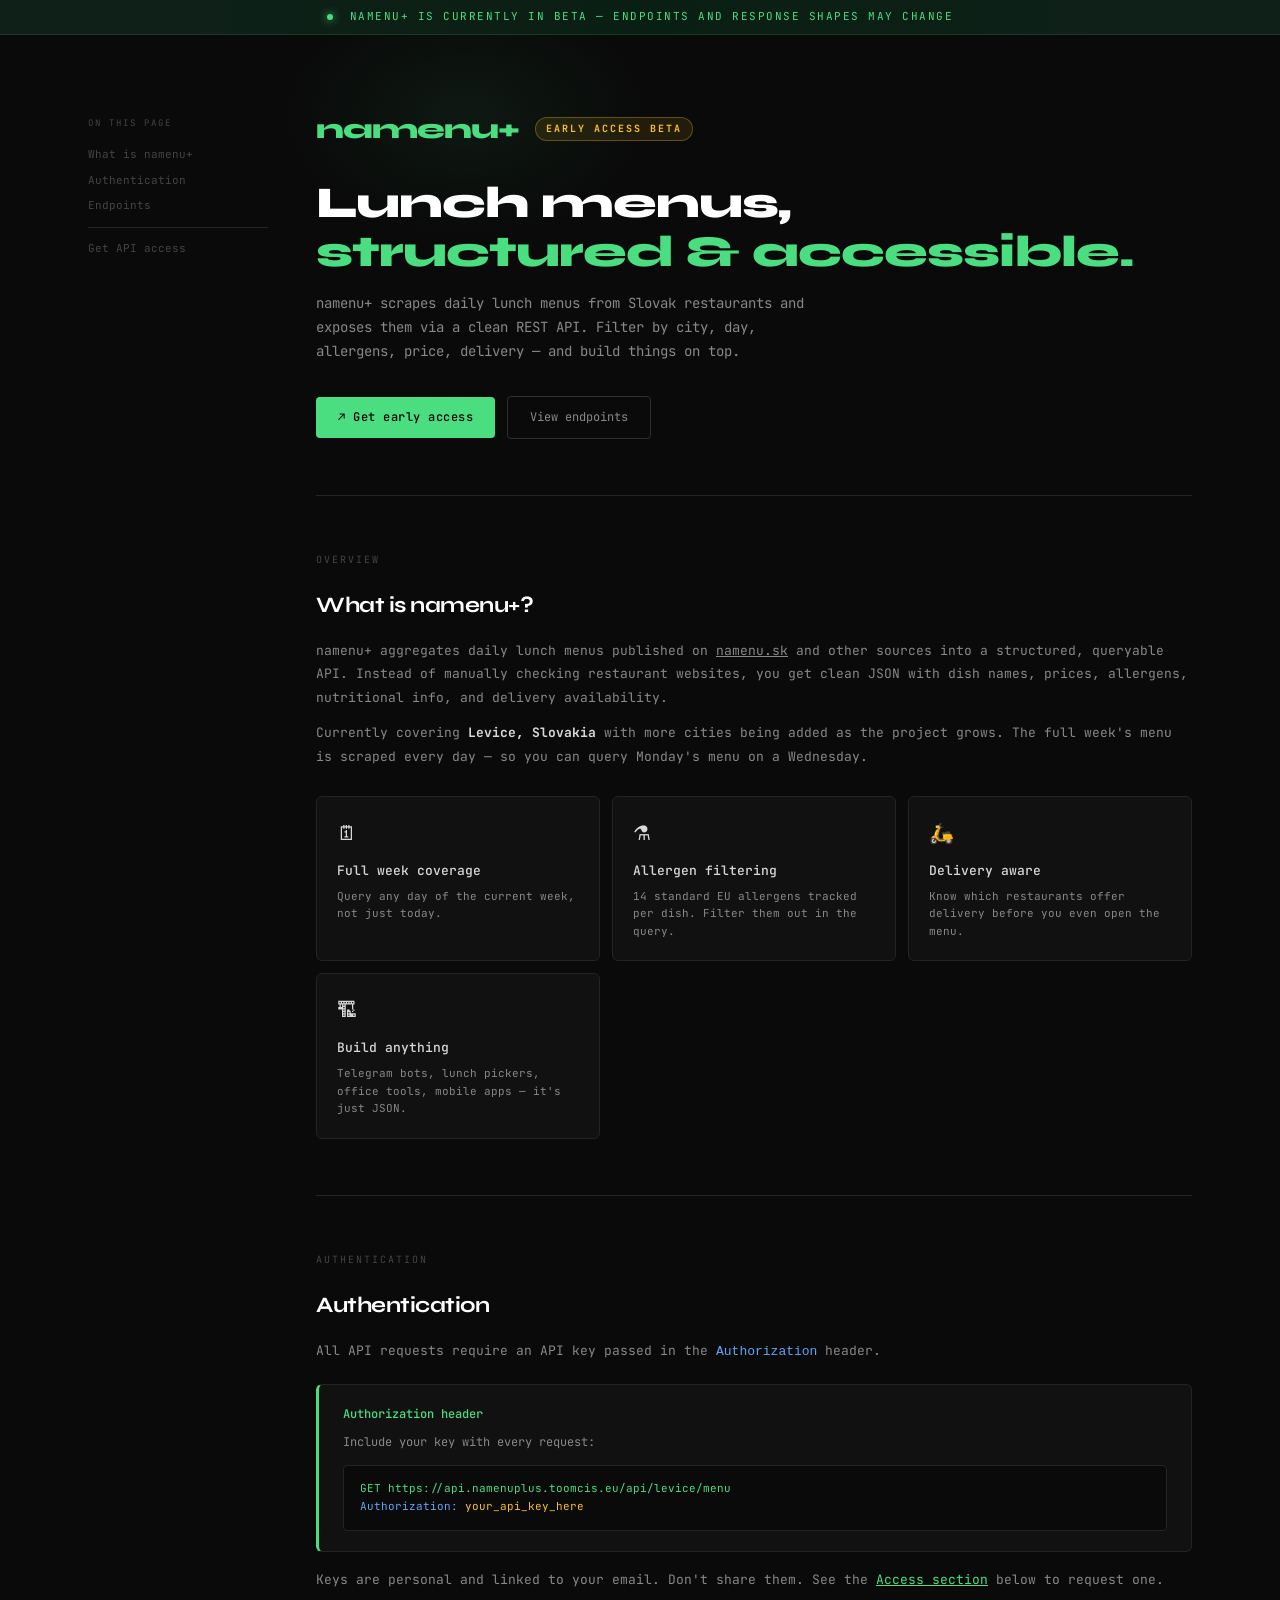
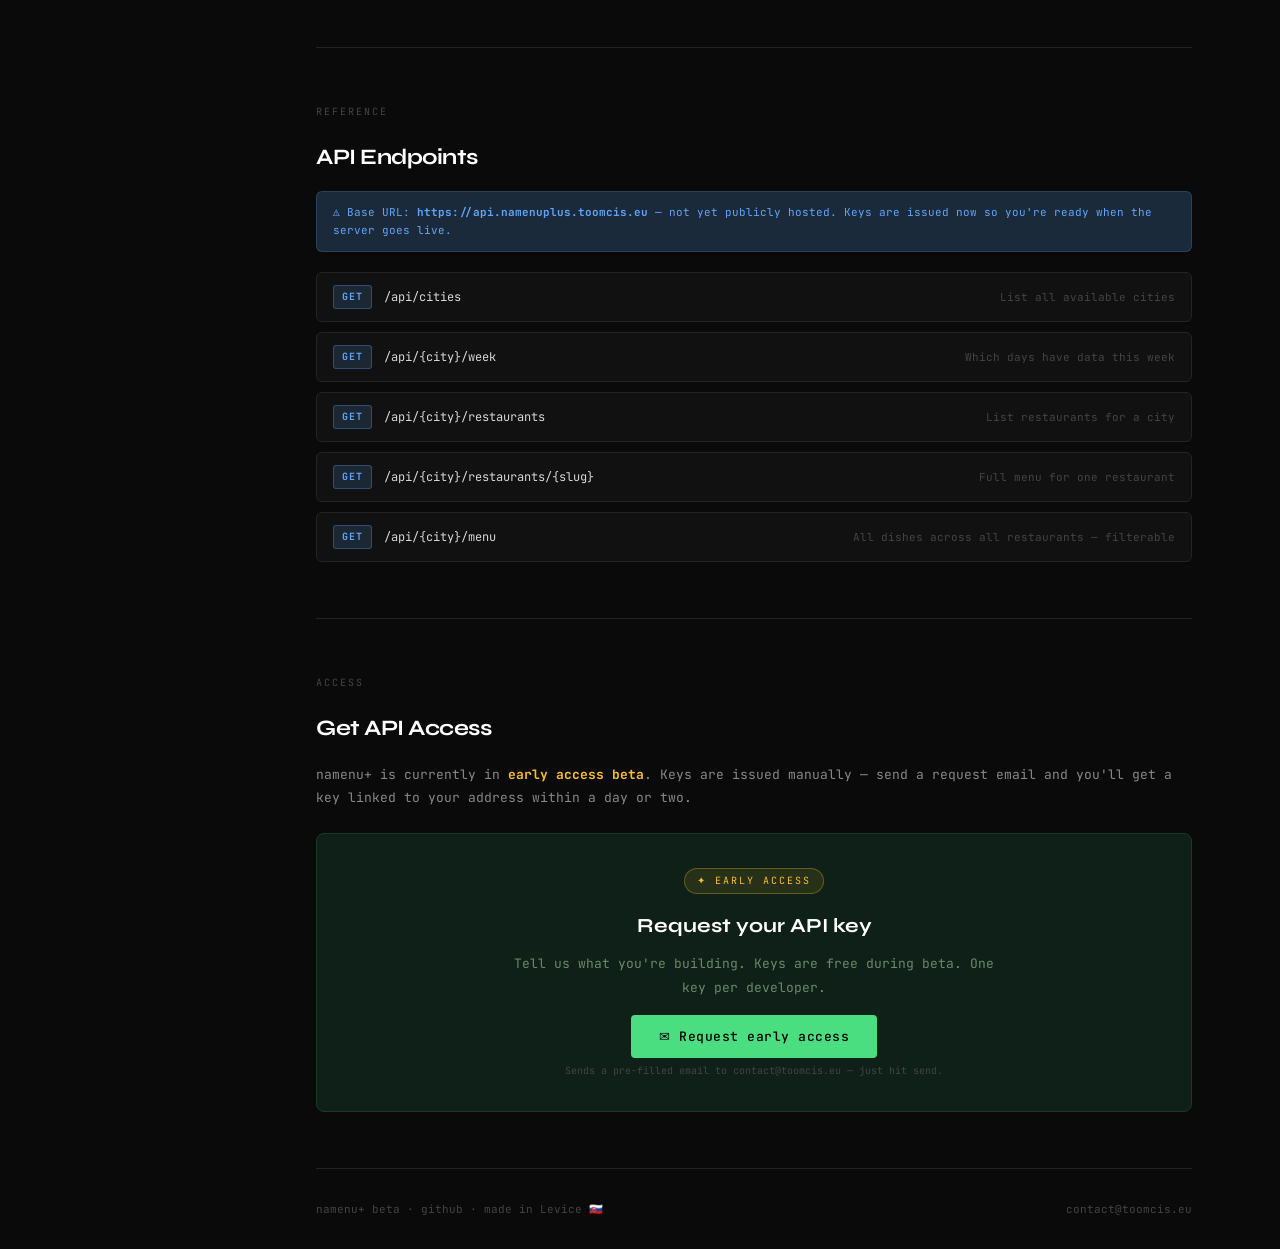
==== api/index.html @ 9618e87a "Commited basic website, currently only really has information on /api" ====
<!DOCTYPE html>
<html lang="en">
<head>
<meta charset="UTF-8">
<meta name="viewport" content="width=device-width, initial-scale=1.0">
<title>namenu+ API — Early Access</title>
<link rel="preconnect" href="https://fonts.googleapis.com">
<link href="https://fonts.googleapis.com/css2?family=JetBrains+Mono:wght@300;400;500;700&family=Syne:wght@400;600;700;800&display=swap" rel="stylesheet">
<link rel="stylesheet" href="style.css">
</head>
<body>

<!-- beta banner -->
<div id="beta-bar">
  <span class="dot"></span>
  namenu+ is currently in beta — endpoints and response shapes may change
</div>

<div class="page-wrap">
  <!-- TOC (desktop only) -->
  <aside class="toc">
    <div class="toc-title">On this page</div>
    <a href="#what">What is namenu+</a>
    <a href="#auth">Authentication</a>
    <a href="#endpoints">Endpoints</a>
    <div class="toc-divider"></div>
    <a href="#access">Get API access</a>
  </aside>

  <div class="main-content">
    <div class="container">

      <!-- header -->
      <header>
        <div class="logo-row">
          <span class="logo-mark">namenu+</span>
          <span class="beta-pill">Early Access Beta</span>
        </div>
        <h1>Lunch menus,<br><span class="accent">structured & accessible.</span></h1>
        <p class="tagline">
          namenu+ scrapes daily lunch menus from Slovak restaurants and exposes them
          via a clean REST API. Filter by city, day, allergens, price, delivery — and build
          things on top.
        </p>
        <div class="cta-row">
          <a href="#access" class="btn-primary">↗ Get early access</a>
          <a href="#endpoints" class="btn-ghost">View endpoints</a>
        </div>
      </header>

      <!-- what is this -->
      <section id="what">
        <div class="section-label">overview</div>
        <h2>What is namenu+?</h2>
        <p>
          namenu+ aggregates daily lunch menus published on <a href="https://namenu.sk" style="color:var(--text2)">namenu.sk</a>
          and other sources into a structured, queryable API. Instead of manually checking
          restaurant websites, you get clean JSON with dish names, prices, allergens,
          nutritional info, and delivery availability.
        </p>
        <p>
          Currently covering <strong style="color:var(--text)">Levice, Slovakia</strong> with more cities
          being added as the project grows. The full week's menu is scraped every day —
          so you can query Monday's menu on a Wednesday.
        </p>
        <div class="feature-grid">
          <div class="feature-card">
            <div class="feature-icon">🗓</div>
            <div class="feature-title">Full week coverage</div>
            <div class="feature-desc">Query any day of the current week, not just today.</div>
          </div>
          <div class="feature-card">
            <div class="feature-icon">⚗</div>
            <div class="feature-title">Allergen filtering</div>
            <div class="feature-desc">14 standard EU allergens tracked per dish. Filter them out in the query.</div>
          </div>
          <div class="feature-card">
            <div class="feature-icon">🛵</div>
            <div class="feature-title">Delivery aware</div>
            <div class="feature-desc">Know which restaurants offer delivery before you even open the menu.</div>
          </div>
          <div class="feature-card">
            <div class="feature-icon">🏗</div>
            <div class="feature-title">Build anything</div>
            <div class="feature-desc">Telegram bots, lunch pickers, office tools, mobile apps — it's just JSON.</div>
          </div>
        </div>
      </section>

      <!-- auth -->
      <section id="auth">
        <div class="section-label">authentication</div>
        <h2>Authentication</h2>
        <p>All API requests require an API key passed in the <code style="color:var(--blue)">Authorization</code> header.</p>
        <div class="auth-box">
          <div class="auth-title">Authorization header</div>
          <p>Include your key with every request:</p>
          <div class="code-block">GET https://api.namenuplus.toomcis.eu/api/levice/menu
<span class="key">Authorization:</span> <span class="val">your_api_key_here</span></div>
        </div>
        <p style="margin-top:16px">Keys are personal and linked to your email. Don't share them. See the <a href="#access" style="color:var(--green)">Access section</a> below to request one.</p>
      </section>

      <!-- endpoints -->
      <section id="endpoints">
        <div class="section-label">reference</div>
        <h2>API Endpoints</h2>

        <div class="notice">
          ⚠ Base URL: <strong>https://api.namenuplus.toomcis.eu</strong> — not yet publicly hosted.
          Keys are issued now so you're ready when the server goes live.
        </div>

        <div class="endpoint-list">

          <!-- cities -->
          <div class="endpoint">
            <div class="endpoint-header" onclick="toggleEndpoint(this)">
              <span class="method get">GET</span>
              <span class="endpoint-path">/api/cities</span>
              <span class="endpoint-desc">List all available cities</span>
            </div>
            <div class="endpoint-body">
              <p>Returns all cities that have been scraped at least once.</p>
              <div class="code-block"><span class="dim">// GET /api/cities</span>
[
  { <span class="key">"id"</span>: <span class="val">1</span>, <span class="key">"name"</span>: <span class="str">"Levice"</span>, <span class="key">"slug"</span>: <span class="str">"levice"</span>, <span class="key">"url"</span>: <span class="str">"https://lv.namenu.sk/"</span> }
]</div>
            </div>
          </div>

          <!-- week -->
          <div class="endpoint">
            <div class="endpoint-header" onclick="toggleEndpoint(this)">
              <span class="method get">GET</span>
              <span class="endpoint-path">/api/{city}/week</span>
              <span class="endpoint-desc">Which days have data this week</span>
            </div>
            <div class="endpoint-body">
              <table class="param-table">
                <thead><tr><th>param</th><th>type</th><th>description</th><th></th></tr></thead>
                <tbody>
                  <tr><td class="param-name">city</td><td class="param-type">path</td><td class="param-desc">City slug e.g. <code>levice</code></td><td class="param-req">required</td></tr>
                </tbody>
              </table>
              <div class="code-block"><span class="dim">// GET /api/levice/week</span>
[
  { <span class="key">"date"</span>: <span class="str">"2026-03-09"</span>, <span class="key">"has_data"</span>: <span class="val">true</span>,  <span class="key">"item_count"</span>: <span class="val">182</span> },
  { <span class="key">"date"</span>: <span class="str">"2026-03-10"</span>, <span class="key">"has_data"</span>: <span class="val">true</span>,  <span class="key">"item_count"</span>: <span class="val">176</span> },
  { <span class="key">"date"</span>: <span class="str">"2026-03-11"</span>, <span class="key">"has_data"</span>: <span class="val">false</span>, <span class="key">"item_count"</span>: <span class="val">0</span>   },
  ...
]</div>
            </div>
          </div>

          <!-- restaurants -->
          <div class="endpoint">
            <div class="endpoint-header" onclick="toggleEndpoint(this)">
              <span class="method get">GET</span>
              <span class="endpoint-path">/api/{city}/restaurants</span>
              <span class="endpoint-desc">List restaurants for a city</span>
            </div>
            <div class="endpoint-body">
              <table class="param-table">
                <thead><tr><th>param</th><th>type</th><th>description</th><th></th></tr></thead>
                <tbody>
                  <tr><td class="param-name">city</td><td class="param-type">path</td><td class="param-desc">City slug</td><td class="param-req">required</td></tr>
                  <tr><td class="param-name">date</td><td class="param-type">query</td><td class="param-desc">YYYY-MM-DD, defaults to today</td><td class="param-opt">optional</td></tr>
                  <tr><td class="param-name">delivery</td><td class="param-type">query</td><td class="param-desc">true/false — filter by delivery</td><td class="param-opt">optional</td></tr>
                </tbody>
              </table>
            </div>
          </div>

          <!-- single restaurant -->
          <div class="endpoint">
            <div class="endpoint-header" onclick="toggleEndpoint(this)">
              <span class="method get">GET</span>
              <span class="endpoint-path">/api/{city}/restaurants/{slug}</span>
              <span class="endpoint-desc">Full menu for one restaurant</span>
            </div>
            <div class="endpoint-body">
              <table class="param-table">
                <thead><tr><th>param</th><th>type</th><th>description</th><th></th></tr></thead>
                <tbody>
                  <tr><td class="param-name">city</td><td class="param-type">path</td><td class="param-desc">City slug</td><td class="param-req">required</td></tr>
                  <tr><td class="param-name">slug</td><td class="param-type">path</td><td class="param-desc">Restaurant slug</td><td class="param-req">required</td></tr>
                  <tr><td class="param-name">date</td><td class="param-type">query</td><td class="param-desc">YYYY-MM-DD, defaults to today</td><td class="param-opt">optional</td></tr>
                </tbody>
              </table>
              <div class="code-block"><span class="dim">// GET /api/levice/restaurants/restauracia-moja</span>
{
  <span class="key">"name"</span>: <span class="str">"Reštaurácia Moja"</span>,
  <span class="key">"delivery"</span>: <span class="val">true</span>,
  <span class="key">"address"</span>: <span class="str">"Ul. Sv. Michala 12, Levice"</span>,
  <span class="key">"menu"</span>: [
    {
      <span class="key">"type"</span>: <span class="str">"soup"</span>,
      <span class="key">"name"</span>: <span class="str">"Paradajková polievka"</span>,
      <span class="key">"price_eur"</span>: <span class="val">1.40</span>,
      <span class="key">"allergens"</span>: [<span class="val">1</span>, <span class="val">7</span>],
      <span class="key">"nutrition"</span>: { <span class="key">"kcal"</span>: <span class="val">180</span>, <span class="key">"protein_g"</span>: <span class="val">4</span> }
    }
  ]
}</div>
            </div>
          </div>

          <!-- menu -->
          <div class="endpoint">
            <div class="endpoint-header" onclick="toggleEndpoint(this)">
              <span class="method get">GET</span>
              <span class="endpoint-path">/api/{city}/menu</span>
              <span class="endpoint-desc">All dishes across all restaurants — filterable</span>
            </div>
            <div class="endpoint-body">
              <table class="param-table">
                <thead><tr><th>param</th><th>type</th><th>description</th><th></th></tr></thead>
                <tbody>
                  <tr><td class="param-name">city</td><td class="param-type">path</td><td class="param-desc">City slug</td><td class="param-req">required</td></tr>
                  <tr><td class="param-name">date</td><td class="param-type">query</td><td class="param-desc">YYYY-MM-DD, defaults to today</td><td class="param-opt">optional</td></tr>
                  <tr><td class="param-name">type</td><td class="param-type">query</td><td class="param-desc"><code>soup</code> / <code>main</code> / <code>dessert</code></td><td class="param-opt">optional</td></tr>
                  <tr><td class="param-name">delivery</td><td class="param-type">query</td><td class="param-desc">true/false</td><td class="param-opt">optional</td></tr>
                  <tr><td class="param-name">max_price</td><td class="param-type">query</td><td class="param-desc">Max price in EUR</td><td class="param-opt">optional</td></tr>
                  <tr><td class="param-name">exclude_allergens</td><td class="param-type">query</td><td class="param-desc">Comma-separated allergen numbers e.g. <code>1,7,14</code></td><td class="param-opt">optional</td></tr>
                  <tr><td class="param-name">limit</td><td class="param-type">query</td><td class="param-desc">Max results, default 50, max 200</td><td class="param-opt">optional</td></tr>
                  <tr><td class="param-name">offset</td><td class="param-type">query</td><td class="param-desc">Pagination offset</td><td class="param-opt">optional</td></tr>
                </tbody>
              </table>
              <div class="code-block"><span class="dim">// GET /api/levice/menu?type=soup&max_price=2.00&exclude_allergens=7</span>
{
  <span class="key">"date"</span>: <span class="str">"2026-03-05"</span>,
  <span class="key">"count"</span>: <span class="val">14</span>,
  <span class="key">"offset"</span>: <span class="val">0</span>,
  <span class="key">"results"</span>: [ <span class="dim">...</span> ]
}</div>
            </div>
          </div>

        </div>
      </section>

      <!-- access -->
      <section id="access">
        <div class="section-label">access</div>
        <h2>Get API Access</h2>
        <p>
          namenu+ is currently in <strong style="color:var(--amber)">early access beta</strong>.
          Keys are issued manually — send a request email and you'll get a key linked to your address
          within a day or two.
        </p>
        <div class="access-box">
          <div class="early-tag">✦ Early Access</div>
          <h3>Request your API key</h3>
          <p>Tell us what you're building. Keys are free during beta. One key per developer.</p>
          <a id="access-btn" href="#" class="btn-primary" onclick="openMailto(event)">
            ✉ Request early access
          </a>
          <div class="access-note">
            Sends a pre-filled email to contact@toomcis.eu — just hit send.
          </div>
        </div>
      </section>

      <!-- footer -->
      <footer>
        <span>namenu+ beta · <a href="https://github.com/toomcis/namenuPlus">github</a> · made in Levice 🇸🇰</span>
        <span><a href="mailto:contact@toomcis.eu">contact@toomcis.eu</a></span>
      </footer>

    </div>
  </div>
</div>

<script src="script.js"></script>
</body>
</html>
---- api/style.css ----
:root {
    --bg:        #0a0a0a;
    --bg1:       #111111;
    --bg2:       #161616;
    --bg3:       #1c1c1c;
    --border:    #242424;
    --border2:   #2e2e2e;
    --text:      #d8d8d8;
    --text2:     #888;
    --text3:     #444;
    --green:     #4ade80;
    --green-dim: #1a3a28;
    --green-bg:  #0f2018;
    --blue:      #60a5fa;
    --blue-dim:  #1a2a3a;
    --amber:     #fbbf24;
    --red:       #f87171;
    --mono: 'JetBrains Mono', monospace;
    --sans: 'Syne', sans-serif;
  }

  * { box-sizing: border-box; margin: 0; padding: 0; }
  html { scroll-behavior: smooth; }

  body {
    font-family: var(--mono);
    background: var(--bg);
    color: var(--text);
    min-height: 100vh;
    line-height: 1.6;
  }

  /* ── beta banner ── */
  #beta-bar {
    background: linear-gradient(90deg, var(--green-bg), #0a1f14, var(--green-bg));
    border-bottom: 1px solid var(--green-dim);
    padding: 8px 24px;
    text-align: center;
    font-size: 11px;
    color: var(--green);
    letter-spacing: 1.5px;
    text-transform: uppercase;
    position: sticky;
    top: 0;
    z-index: 100;
    animation: pulse-bar 4s ease-in-out infinite;
  }
  @keyframes pulse-bar {
    0%, 100% { opacity: 1; }
    50% { opacity: 0.7; }
  }
  #beta-bar .dot {
    display: inline-block;
    width: 6px; height: 6px;
    border-radius: 50%;
    background: var(--green);
    margin-right: 8px;
    vertical-align: middle;
    box-shadow: 0 0 8px var(--green);
    animation: blink 1.5s ease-in-out infinite;
  }
  @keyframes blink { 0%,100%{opacity:1} 50%{opacity:0.3} }

  /* ── layout ── */
  .container { max-width: 900px; margin: 0 auto; padding: 0 28px; }

  /* ── header ── */
  header {
    padding: 72px 0 56px;
    border-bottom: 1px solid var(--border);
    position: relative;
  }
  header::before {
    content: '';
    position: absolute;
    top: -60px; left: -60px;
    width: 420px; height: 280px;
    background: radial-gradient(ellipse, rgba(74,222,128,0.07) 0%, transparent 65%);
    pointer-events: none;
    z-index: 0;
  }
  header > * { position: relative; z-index: 1; }
  .logo-row {
    display: flex;
    align-items: center;
    gap: 16px;
    margin-bottom: 28px;
  }
  .logo-mark {
    font-family: var(--sans);
    font-size: 28px;
    font-weight: 800;
    color: var(--green);
    letter-spacing: -1px;
  }
  .beta-pill {
    font-size: 10px;
    font-weight: 700;
    letter-spacing: 2px;
    text-transform: uppercase;
    color: var(--amber);
    background: rgba(251,191,36,0.1);
    border: 1px solid rgba(251,191,36,0.3);
    padding: 3px 10px;
    border-radius: 20px;
  }
  h1 {
    font-family: var(--sans);
    font-size: clamp(28px, 5vw, 44px);
    font-weight: 800;
    line-height: 1.1;
    color: #fff;
    margin-bottom: 16px;
    letter-spacing: -1px;
  }
  h1 .accent { color: var(--green); }
  .tagline {
    font-size: 14px;
    color: var(--text2);
    max-width: 520px;
    line-height: 1.7;
    margin-bottom: 32px;
  }
  .cta-row { display: flex; gap: 12px; flex-wrap: wrap; align-items: center; }
  .btn-primary {
    font-family: var(--mono);
    font-size: 12px;
    font-weight: 500;
    padding: 11px 22px;
    background: var(--green);
    color: #000;
    border: none;
    border-radius: 4px;
    cursor: pointer;
    text-decoration: none;
    transition: all 0.15s;
    letter-spacing: 0.5px;
  }
  .btn-primary:hover { background: #6ee89a; transform: translateY(-1px); }
  .btn-ghost {
    font-family: var(--mono);
    font-size: 12px;
    padding: 11px 22px;
    background: transparent;
    color: var(--text2);
    border: 1px solid var(--border2);
    border-radius: 4px;
    cursor: pointer;
    text-decoration: none;
    transition: all 0.15s;
  }
  .btn-ghost:hover { border-color: var(--green); color: var(--text); }

  /* ── sections ── */
  section { padding: 56px 0; border-bottom: 1px solid var(--border); }
  section:last-child { border-bottom: none; }
  .section-label {
    font-size: 10px;
    letter-spacing: 2px;
    text-transform: uppercase;
    color: var(--text3);
    margin-bottom: 20px;
  }
  h2 {
    font-family: var(--sans);
    font-size: 22px;
    font-weight: 700;
    color: #fff;
    margin-bottom: 16px;
    letter-spacing: -0.5px;
  }
  p { font-size: 13px; color: var(--text2); line-height: 1.8; margin-bottom: 12px; }
  p:last-child { margin-bottom: 0; }

  /* ── what is this ── */
  .feature-grid {
    display: grid;
    grid-template-columns: repeat(auto-fit, minmax(240px, 1fr));
    gap: 12px;
    margin-top: 28px;
  }
  .feature-card {
    background: var(--bg1);
    border: 1px solid var(--border);
    border-radius: 6px;
    padding: 20px;
    transition: border-color 0.15s;
  }
  .feature-card:hover { border-color: var(--border2); }
  .feature-icon { font-size: 20px; margin-bottom: 12px; }
  .feature-title { font-size: 13px; font-weight: 500; color: var(--text); margin-bottom: 6px; }
  .feature-desc { font-size: 11px; color: var(--text2); line-height: 1.6; }

  /* ── endpoints ── */
  .endpoint-list { display: flex; flex-direction: column; gap: 10px; margin-top: 20px; }
  .endpoint {
    background: var(--bg1);
    border: 1px solid var(--border);
    border-radius: 6px;
    overflow: hidden;
  }
  .endpoint-header {
    display: flex;
    align-items: center;
    gap: 12px;
    padding: 12px 16px;
    cursor: pointer;
    user-select: none;
  }
  .endpoint-header:hover { background: var(--bg2); }
  .method {
    font-size: 10px;
    font-weight: 700;
    letter-spacing: 1px;
    padding: 3px 8px;
    border-radius: 3px;
    flex-shrink: 0;
  }
  .get  { background: rgba(96,165,250,0.15); color: var(--blue); border: 1px solid rgba(96,165,250,0.3); }
  .post { background: rgba(74,222,128,0.15); color: var(--green); border: 1px solid rgba(74,222,128,0.3); }
  .endpoint-path {
    font-size: 12px;
    color: var(--text);
    flex: 1;
    font-family: var(--mono);
  }
  .endpoint-desc { font-size: 11px; color: var(--text3); }
  .endpoint-body {
    display: none;
    padding: 0 16px 16px;
    border-top: 1px solid var(--border);
  }
  .endpoint-body.open { display: block; }
  .param-table { width: 100%; border-collapse: collapse; margin-top: 12px; }
  .param-table th {
    text-align: left; font-size: 9px; letter-spacing: 1px; text-transform: uppercase;
    color: var(--text3); padding: 6px 8px; border-bottom: 1px solid var(--border); font-weight: 400;
  }
  .param-table td { font-size: 11px; padding: 7px 8px; border-bottom: 1px solid var(--border); vertical-align: top; }
  .param-table tr:last-child td { border-bottom: none; }
  .param-name { color: var(--blue); font-family: var(--mono); }
  .param-type { color: var(--text3); font-family: var(--mono); font-size: 10px; }
  .param-desc { color: var(--text2); }
  .param-req  { color: var(--amber); font-size: 9px; }
  .param-opt  { color: var(--text3); font-size: 9px; }

  /* ── code block ── */
  .code-block {
    background: var(--bg);
    border: 1px solid var(--border);
    border-radius: 4px;
    padding: 14px 16px;
    font-size: 11px;
    color: var(--green);
    overflow-x: auto;
    margin-top: 12px;
    white-space: pre;
    line-height: 1.6;
  }
  .code-block .dim  { color: var(--text3); }
  .code-block .key  { color: var(--blue); }
  .code-block .val  { color: var(--amber); }
  .code-block .str  { color: var(--green); }

  /* ── auth section ── */
  .auth-box {
    background: var(--bg1);
    border: 1px solid var(--border);
    border-left: 3px solid var(--green);
    border-radius: 6px;
    padding: 20px 24px;
    margin-top: 20px;
  }
  .auth-box .auth-title { font-size: 12px; color: var(--green); margin-bottom: 8px; font-weight: 500; }
  .auth-box p { font-size: 12px; }

  /* ── access section ── */
  .access-box {
    background: var(--green-bg);
    border: 1px solid var(--green-dim);
    border-radius: 8px;
    padding: 32px;
    margin-top: 24px;
    text-align: center;
  }
  .access-box .early-tag {
    display: inline-block;
    font-size: 10px;
    letter-spacing: 2px;
    text-transform: uppercase;
    color: var(--amber);
    background: rgba(251,191,36,0.1);
    border: 1px solid rgba(251,191,36,0.3);
    padding: 4px 12px;
    border-radius: 20px;
    margin-bottom: 16px;
  }
  .access-box h3 {
    font-family: var(--sans);
    font-size: 20px;
    font-weight: 700;
    color: #fff;
    margin-bottom: 10px;
  }
  .access-box p { font-size: 13px; color: #6a8a6a; margin-bottom: 24px; max-width: 480px; margin-left: auto; margin-right: auto; }
  .access-box .btn-primary { font-size: 13px; padding: 13px 28px; }
  .access-note { font-size: 10px; color: var(--text3); margin-top: 14px; }

  /* ── base url notice ── */
  .notice {
    background: var(--blue-dim);
    border: 1px solid rgba(96,165,250,0.2);
    border-radius: 6px;
    padding: 12px 16px;
    font-size: 11px;
    color: var(--blue);
    margin-bottom: 20px;
  }

  /* ── footer ── */
  footer {
    padding: 32px 0;
    font-size: 11px;
    color: var(--text3);
    display: flex;
    justify-content: space-between;
    align-items: center;
    flex-wrap: wrap;
    gap: 8px;
  }
  footer a { color: var(--text3); text-decoration: none; }
  footer a:hover { color: var(--text2); }

  /* ── TOC sidebar — hidden on mobile, shown on wide screens ── */
  .toc { display: none; }

  @media (min-width: 1100px) {
    .page-wrap {
      display: flex;
      gap: 48px;
      align-items: flex-start;
      max-width: 1160px;
      margin: 0 auto;
      padding: 0 28px;
    }
    .toc {
      display: block;
      width: 180px;
      flex-shrink: 0;
      position: sticky;
      top: 60px;
      padding-top: 56px;
    }
    .toc-title { font-size: 9px; letter-spacing: 2px; text-transform: uppercase; color: var(--text3); margin-bottom: 12px; }
    .toc a { display: block; font-size: 11px; color: var(--text3); text-decoration: none; padding: 4px 0; transition: color 0.1s; }
    .toc a:hover { color: var(--text2); }
    .toc a.active { color: var(--green); }
    .toc-divider { height: 1px; background: var(--border); margin: 8px 0; }
    .main-content { flex: 1; min-width: 0; }
    .container { max-width: 100%; padding: 0; }
  }

/* ── mobile ── */
@media (max-width: 640px) {
  #beta-bar { font-size: 10px; padding: 7px 12px; letter-spacing: 0.8px; }
  header { padding: 40px 0 36px; }
  .logo-mark { font-size: 22px; }
  h1 { font-size: 26px; letter-spacing: -0.5px; }
  .tagline { font-size: 13px; }
  .cta-row { flex-direction: column; align-items: stretch; }
  .btn-primary, .btn-ghost { text-align: center; padding: 13px 16px; font-size: 13px; }
  section { padding: 36px 0; }
  h2 { font-size: 18px; }
  .feature-grid { grid-template-columns: 1fr; gap: 8px; }
  .feature-card { padding: 16px; }
  .endpoint-path { font-size: 11px; word-break: break-all; }
  .endpoint-desc { display: none; }
  .code-block { font-size: 10px; padding: 12px; }
  .param-table { font-size: 10px; }
  .param-table th { font-size: 8px; }
  .access-box { padding: 24px 18px; }
  .access-box h3 { font-size: 17px; }
  .access-box p { font-size: 12px; }
  footer { flex-direction: column; gap: 6px; text-align: center; }
  .notice { font-size: 10px; }
  .container { padding: 0 18px; }
  .auth-box { padding: 16px 18px; }
}

@media (max-width: 400px) {
  h1 { font-size: 22px; }
  .logo-mark { font-size: 20px; }
  .beta-pill { font-size: 9px; padding: 2px 8px; }
  .endpoint-path { font-size: 10px; }
}
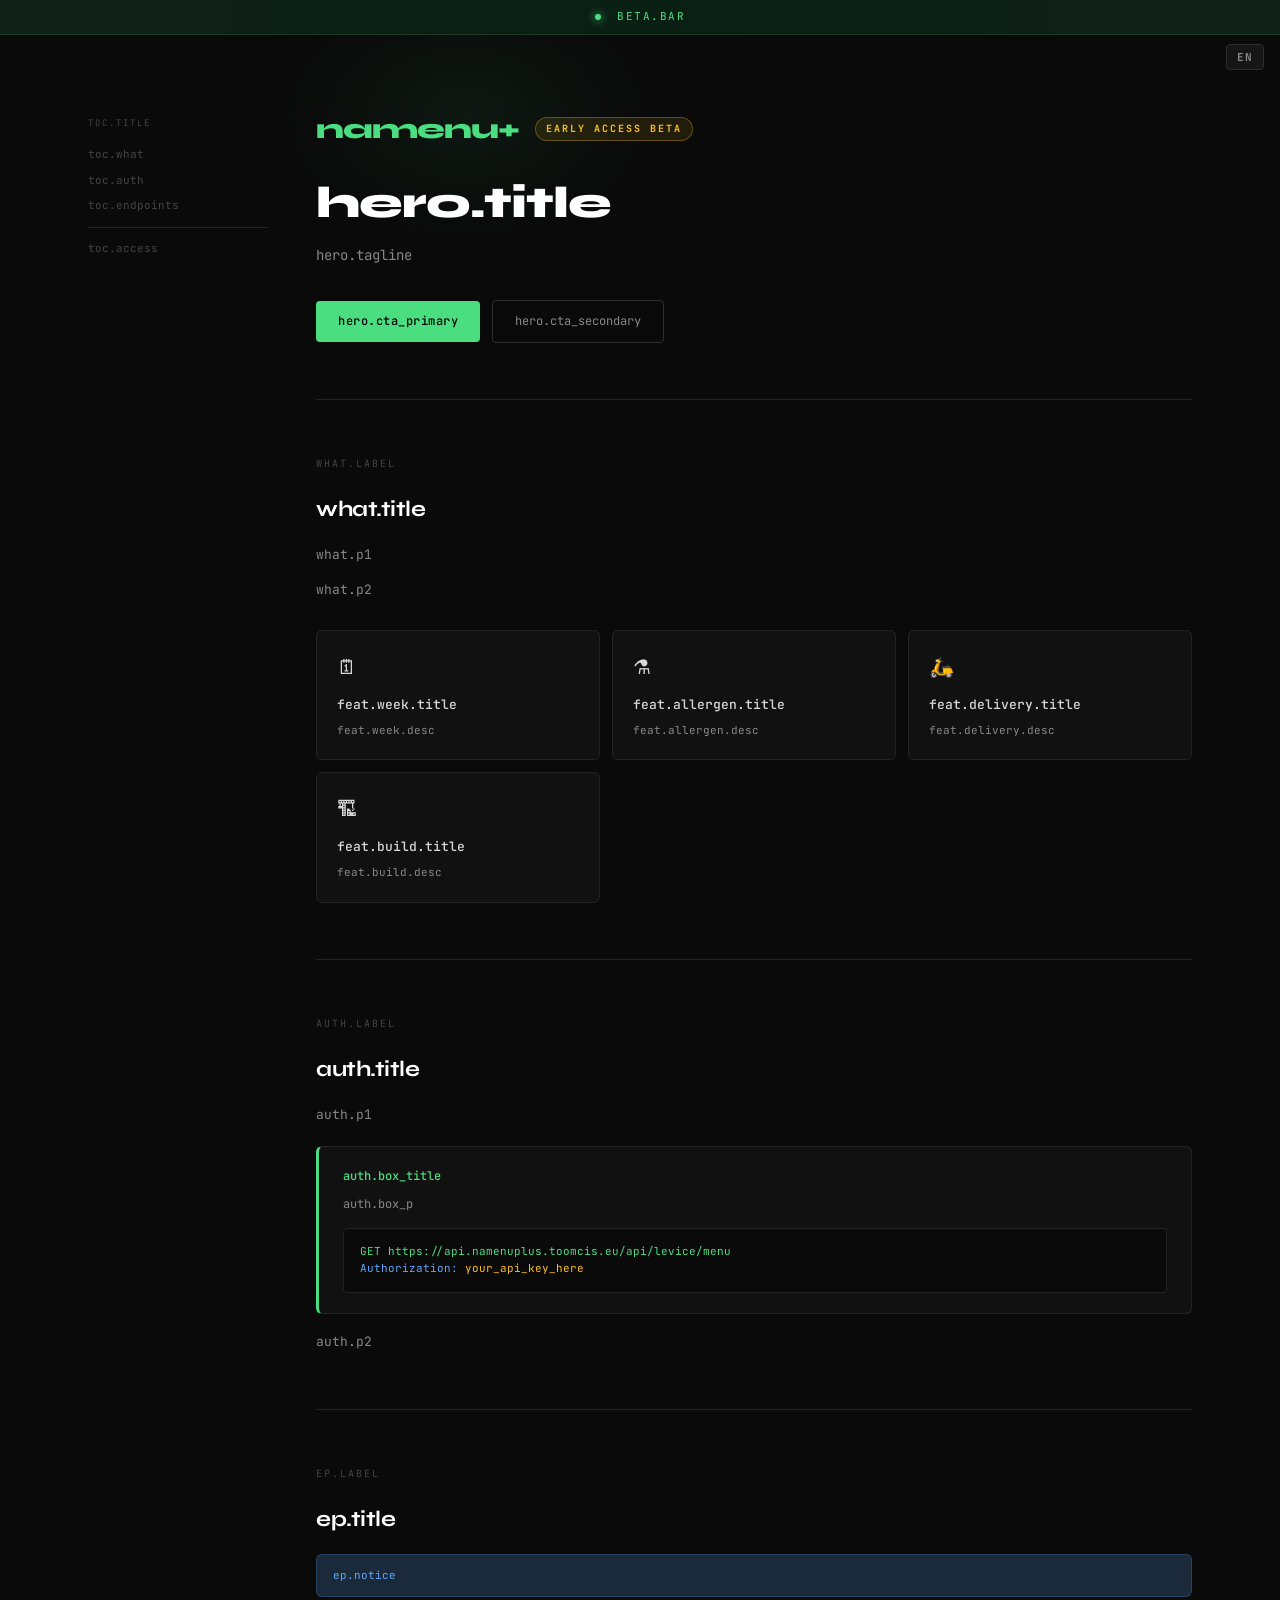
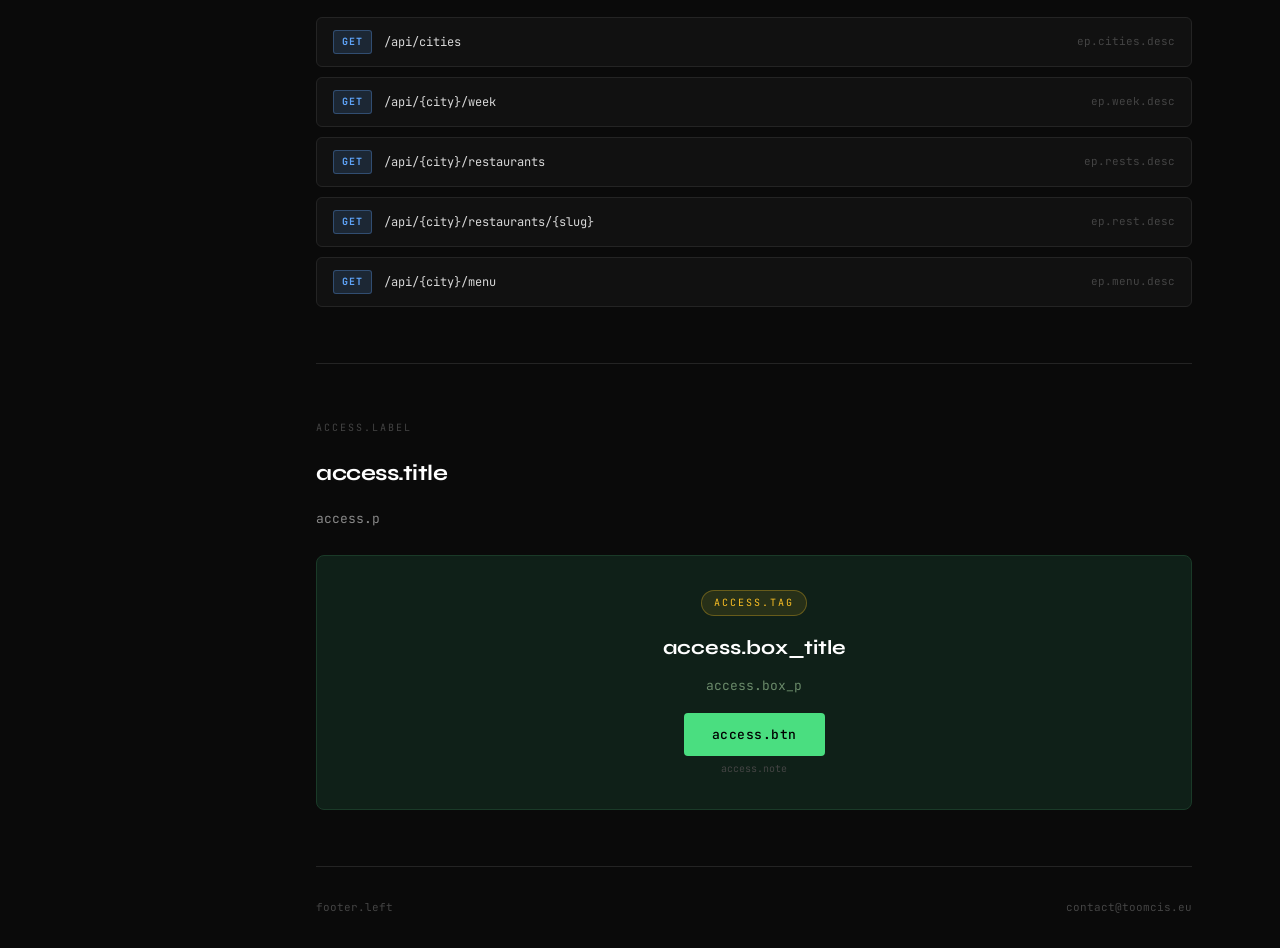
==== commit bd9f1c87: "added locals to everything" ====
--- a/api/index.html
+++ b/api/index.html
@@ -4,124 +4,103 @@
 <meta charset="UTF-8">
 <meta name="viewport" content="width=device-width, initial-scale=1.0">
 <title>namenu+ API — Early Access</title>
+<link rel="icon" type="image/png" href="/favicon.png">
 <link rel="preconnect" href="https://fonts.googleapis.com">
 <link href="https://fonts.googleapis.com/css2?family=JetBrains+Mono:wght@300;400;500;700&family=Syne:wght@400;600;700;800&display=swap" rel="stylesheet">
 <link rel="stylesheet" href="style.css">
 </head>
 <body>
 
-<!-- beta banner -->
 <div id="beta-bar">
   <span class="dot"></span>
-  namenu+ is currently in beta — endpoints and response shapes may change
+  <span data-i18n="beta.bar">namenu+ is currently in beta — endpoints and response shapes may change</span>
 </div>
 
+<button id="lang-toggle" onclick="toggleLang()">EN</button>
+
 <div class="page-wrap">
-  <!-- TOC (desktop only) -->
   <aside class="toc">
-    <div class="toc-title">On this page</div>
-    <a href="#what">What is namenu+</a>
-    <a href="#auth">Authentication</a>
-    <a href="#endpoints">Endpoints</a>
+    <div class="toc-title" data-i18n="toc.title">On this page</div>
+    <a href="#what"      data-i18n="toc.what">What is namenu+</a>
+    <a href="#auth"      data-i18n="toc.auth">Authentication</a>
+    <a href="#endpoints" data-i18n="toc.endpoints">Endpoints</a>
     <div class="toc-divider"></div>
-    <a href="#access">Get API access</a>
+    <a href="#access"    data-i18n="toc.access">Get API access</a>
   </aside>
 
   <div class="main-content">
     <div class="container">
 
-      <!-- header -->
       <header>
         <div class="logo-row">
           <span class="logo-mark">namenu+</span>
           <span class="beta-pill">Early Access Beta</span>
         </div>
-        <h1>Lunch menus,<br><span class="accent">structured & accessible.</span></h1>
-        <p class="tagline">
-          namenu+ scrapes daily lunch menus from Slovak restaurants and exposes them
-          via a clean REST API. Filter by city, day, allergens, price, delivery — and build
-          things on top.
-        </p>
+        <h1 data-i18n="hero.title">Lunch menus,<br><span class="accent">structured &amp; accessible.</span></h1>
+        <p class="tagline" data-i18n="hero.tagline">namenu+ scrapes daily lunch menus from Slovak restaurants and exposes them via a clean REST API. Filter by city, day, allergens, price, delivery — and build things on top.</p>
         <div class="cta-row">
-          <a href="#access" class="btn-primary">↗ Get early access</a>
-          <a href="#endpoints" class="btn-ghost">View endpoints</a>
+          <a href="#access"    class="btn-primary" data-i18n="hero.cta_primary">↗ Get early access</a>
+          <a href="#endpoints" class="btn-ghost"   data-i18n="hero.cta_secondary">View endpoints</a>
         </div>
       </header>
 
-      <!-- what is this -->
       <section id="what">
-        <div class="section-label">overview</div>
-        <h2>What is namenu+?</h2>
-        <p>
-          namenu+ aggregates daily lunch menus published on <a href="https://namenu.sk" style="color:var(--text2)">namenu.sk</a>
-          and other sources into a structured, queryable API. Instead of manually checking
-          restaurant websites, you get clean JSON with dish names, prices, allergens,
-          nutritional info, and delivery availability.
-        </p>
-        <p>
-          Currently covering <strong style="color:var(--text)">Levice, Slovakia</strong> with more cities
-          being added as the project grows. The full week's menu is scraped every day —
-          so you can query Monday's menu on a Wednesday.
-        </p>
+        <div class="section-label" data-i18n="what.label">overview</div>
+        <h2 data-i18n="what.title">What is namenu+?</h2>
+        <p data-i18n="what.p1">namenu+ aggregates daily lunch menus published on <a href="https://namenu.sk" style="color:var(--text2)">namenu.sk</a> and other sources into a structured, queryable API. Instead of manually checking restaurant websites, you get clean JSON with dish names, prices, allergens, nutritional info, and delivery availability.</p>
+        <p data-i18n="what.p2">Currently covering <strong style="color:var(--text)">Levice, Slovakia</strong> with more cities being added as the project grows. The full week's menu is scraped every day — so you can query Monday's menu on a Wednesday.</p>
         <div class="feature-grid">
           <div class="feature-card">
             <div class="feature-icon">🗓</div>
-            <div class="feature-title">Full week coverage</div>
-            <div class="feature-desc">Query any day of the current week, not just today.</div>
+            <div class="feature-title" data-i18n="feat.week.title">Full week coverage</div>
+            <div class="feature-desc"  data-i18n="feat.week.desc">Query any day of the current week, not just today.</div>
           </div>
           <div class="feature-card">
             <div class="feature-icon">⚗</div>
-            <div class="feature-title">Allergen filtering</div>
-            <div class="feature-desc">14 standard EU allergens tracked per dish. Filter them out in the query.</div>
+            <div class="feature-title" data-i18n="feat.allergen.title">Allergen filtering</div>
+            <div class="feature-desc"  data-i18n="feat.allergen.desc">14 standard EU allergens tracked per dish. Filter them out in the query.</div>
           </div>
           <div class="feature-card">
             <div class="feature-icon">🛵</div>
-            <div class="feature-title">Delivery aware</div>
-            <div class="feature-desc">Know which restaurants offer delivery before you even open the menu.</div>
+            <div class="feature-title" data-i18n="feat.delivery.title">Delivery aware</div>
+            <div class="feature-desc"  data-i18n="feat.delivery.desc">Know which restaurants offer delivery before you even open the menu.</div>
           </div>
           <div class="feature-card">
             <div class="feature-icon">🏗</div>
-            <div class="feature-title">Build anything</div>
-            <div class="feature-desc">Telegram bots, lunch pickers, office tools, mobile apps — it's just JSON.</div>
-          </div>
-        </div>
-      </section>
-
-      <!-- auth -->
+            <div class="feature-title" data-i18n="feat.build.title">Build anything</div>
+            <div class="feature-desc"  data-i18n="feat.build.desc">Telegram bots, lunch pickers, office tools, mobile apps — it's just JSON.</div>
+          </div>
+        </div>
+      </section>
+
       <section id="auth">
-        <div class="section-label">authentication</div>
-        <h2>Authentication</h2>
-        <p>All API requests require an API key passed in the <code style="color:var(--blue)">Authorization</code> header.</p>
+        <div class="section-label" data-i18n="auth.label">authentication</div>
+        <h2 data-i18n="auth.title">Authentication</h2>
+        <p data-i18n="auth.p1">All API requests require an API key passed in the <code style="color:var(--blue)">Authorization</code> header.</p>
         <div class="auth-box">
-          <div class="auth-title">Authorization header</div>
-          <p>Include your key with every request:</p>
+          <div class="auth-title" data-i18n="auth.box_title">Authorization header</div>
+          <p data-i18n="auth.box_p">Include your key with every request:</p>
           <div class="code-block">GET https://api.namenuplus.toomcis.eu/api/levice/menu
 <span class="key">Authorization:</span> <span class="val">your_api_key_here</span></div>
         </div>
-        <p style="margin-top:16px">Keys are personal and linked to your email. Don't share them. See the <a href="#access" style="color:var(--green)">Access section</a> below to request one.</p>
-      </section>
-
-      <!-- endpoints -->
+        <p style="margin-top:16px" data-i18n="auth.p2">Keys are personal and linked to your email. Don't share them. See the <a href="#access" style="color:var(--green)">Access section</a> below to request one.</p>
+      </section>
+
       <section id="endpoints">
-        <div class="section-label">reference</div>
-        <h2>API Endpoints</h2>
-
-        <div class="notice">
-          ⚠ Base URL: <strong>https://api.namenuplus.toomcis.eu</strong> — not yet publicly hosted.
-          Keys are issued now so you're ready when the server goes live.
-        </div>
+        <div class="section-label" data-i18n="ep.label">reference</div>
+        <h2 data-i18n="ep.title">API Endpoints</h2>
+        <div class="notice" data-i18n="ep.notice">⚠ Base URL: <strong>https://api.namenuplus.toomcis.eu</strong> — not yet publicly hosted. Keys are issued now so you're ready when the server goes live.</div>
 
         <div class="endpoint-list">
 
-          <!-- cities -->
           <div class="endpoint">
             <div class="endpoint-header" onclick="toggleEndpoint(this)">
               <span class="method get">GET</span>
               <span class="endpoint-path">/api/cities</span>
-              <span class="endpoint-desc">List all available cities</span>
-            </div>
-            <div class="endpoint-body">
-              <p>Returns all cities that have been scraped at least once.</p>
+              <span class="endpoint-desc" data-i18n="ep.cities.desc">List all available cities</span>
+            </div>
+            <div class="endpoint-body">
+              <p data-i18n="ep.cities.p">Returns all cities that have been scraped at least once.</p>
               <div class="code-block"><span class="dim">// GET /api/cities</span>
 [
   { <span class="key">"id"</span>: <span class="val">1</span>, <span class="key">"name"</span>: <span class="str">"Levice"</span>, <span class="key">"slug"</span>: <span class="str">"levice"</span>, <span class="key">"url"</span>: <span class="str">"https://lv.namenu.sk/"</span> }
@@ -129,18 +108,17 @@
             </div>
           </div>
 
-          <!-- week -->
           <div class="endpoint">
             <div class="endpoint-header" onclick="toggleEndpoint(this)">
               <span class="method get">GET</span>
               <span class="endpoint-path">/api/{city}/week</span>
-              <span class="endpoint-desc">Which days have data this week</span>
-            </div>
-            <div class="endpoint-body">
-              <table class="param-table">
-                <thead><tr><th>param</th><th>type</th><th>description</th><th></th></tr></thead>
-                <tbody>
-                  <tr><td class="param-name">city</td><td class="param-type">path</td><td class="param-desc">City slug e.g. <code>levice</code></td><td class="param-req">required</td></tr>
+              <span class="endpoint-desc" data-i18n="ep.week.desc">Which days have data this week</span>
+            </div>
+            <div class="endpoint-body">
+              <table class="param-table">
+                <thead><tr><th data-i18n="th.param">param</th><th data-i18n="th.type">type</th><th data-i18n="th.desc">description</th><th></th></tr></thead>
+                <tbody>
+                  <tr><td class="param-name">city</td><td class="param-type">path</td><td class="param-desc" data-i18n="param.city">City slug e.g. <code>levice</code></td><td class="param-req" data-i18n="param.required">required</td></tr>
                 </tbody>
               </table>
               <div class="code-block"><span class="dim">// GET /api/levice/week</span>
@@ -153,39 +131,37 @@
             </div>
           </div>
 
-          <!-- restaurants -->
           <div class="endpoint">
             <div class="endpoint-header" onclick="toggleEndpoint(this)">
               <span class="method get">GET</span>
               <span class="endpoint-path">/api/{city}/restaurants</span>
-              <span class="endpoint-desc">List restaurants for a city</span>
-            </div>
-            <div class="endpoint-body">
-              <table class="param-table">
-                <thead><tr><th>param</th><th>type</th><th>description</th><th></th></tr></thead>
-                <tbody>
-                  <tr><td class="param-name">city</td><td class="param-type">path</td><td class="param-desc">City slug</td><td class="param-req">required</td></tr>
-                  <tr><td class="param-name">date</td><td class="param-type">query</td><td class="param-desc">YYYY-MM-DD, defaults to today</td><td class="param-opt">optional</td></tr>
-                  <tr><td class="param-name">delivery</td><td class="param-type">query</td><td class="param-desc">true/false — filter by delivery</td><td class="param-opt">optional</td></tr>
-                </tbody>
-              </table>
-            </div>
-          </div>
-
-          <!-- single restaurant -->
+              <span class="endpoint-desc" data-i18n="ep.rests.desc">List restaurants for a city</span>
+            </div>
+            <div class="endpoint-body">
+              <table class="param-table">
+                <thead><tr><th data-i18n="th.param">param</th><th data-i18n="th.type">type</th><th data-i18n="th.desc">description</th><th></th></tr></thead>
+                <tbody>
+                  <tr><td class="param-name">city</td><td class="param-type">path</td><td class="param-desc" data-i18n="param.city">City slug</td><td class="param-req" data-i18n="param.required">required</td></tr>
+                  <tr><td class="param-name">date</td><td class="param-type">query</td><td class="param-desc" data-i18n="param.date">YYYY-MM-DD, defaults to today</td><td class="param-opt" data-i18n="param.optional">optional</td></tr>
+                  <tr><td class="param-name">delivery</td><td class="param-type">query</td><td class="param-desc" data-i18n="param.delivery">true/false — filter by delivery</td><td class="param-opt" data-i18n="param.optional">optional</td></tr>
+                </tbody>
+              </table>
+            </div>
+          </div>
+
           <div class="endpoint">
             <div class="endpoint-header" onclick="toggleEndpoint(this)">
               <span class="method get">GET</span>
               <span class="endpoint-path">/api/{city}/restaurants/{slug}</span>
-              <span class="endpoint-desc">Full menu for one restaurant</span>
-            </div>
-            <div class="endpoint-body">
-              <table class="param-table">
-                <thead><tr><th>param</th><th>type</th><th>description</th><th></th></tr></thead>
-                <tbody>
-                  <tr><td class="param-name">city</td><td class="param-type">path</td><td class="param-desc">City slug</td><td class="param-req">required</td></tr>
-                  <tr><td class="param-name">slug</td><td class="param-type">path</td><td class="param-desc">Restaurant slug</td><td class="param-req">required</td></tr>
-                  <tr><td class="param-name">date</td><td class="param-type">query</td><td class="param-desc">YYYY-MM-DD, defaults to today</td><td class="param-opt">optional</td></tr>
+              <span class="endpoint-desc" data-i18n="ep.rest.desc">Full menu for one restaurant</span>
+            </div>
+            <div class="endpoint-body">
+              <table class="param-table">
+                <thead><tr><th data-i18n="th.param">param</th><th data-i18n="th.type">type</th><th data-i18n="th.desc">description</th><th></th></tr></thead>
+                <tbody>
+                  <tr><td class="param-name">city</td><td class="param-type">path</td><td class="param-desc" data-i18n="param.city">City slug</td><td class="param-req" data-i18n="param.required">required</td></tr>
+                  <tr><td class="param-name">slug</td><td class="param-type">path</td><td class="param-desc" data-i18n="param.slug">Restaurant slug</td><td class="param-req" data-i18n="param.required">required</td></tr>
+                  <tr><td class="param-name">date</td><td class="param-type">query</td><td class="param-desc" data-i18n="param.date">YYYY-MM-DD, defaults to today</td><td class="param-opt" data-i18n="param.optional">optional</td></tr>
                 </tbody>
               </table>
               <div class="code-block"><span class="dim">// GET /api/levice/restaurants/restauracia-moja</span>
@@ -206,25 +182,24 @@
             </div>
           </div>
 
-          <!-- menu -->
           <div class="endpoint">
             <div class="endpoint-header" onclick="toggleEndpoint(this)">
               <span class="method get">GET</span>
               <span class="endpoint-path">/api/{city}/menu</span>
-              <span class="endpoint-desc">All dishes across all restaurants — filterable</span>
-            </div>
-            <div class="endpoint-body">
-              <table class="param-table">
-                <thead><tr><th>param</th><th>type</th><th>description</th><th></th></tr></thead>
-                <tbody>
-                  <tr><td class="param-name">city</td><td class="param-type">path</td><td class="param-desc">City slug</td><td class="param-req">required</td></tr>
-                  <tr><td class="param-name">date</td><td class="param-type">query</td><td class="param-desc">YYYY-MM-DD, defaults to today</td><td class="param-opt">optional</td></tr>
-                  <tr><td class="param-name">type</td><td class="param-type">query</td><td class="param-desc"><code>soup</code> / <code>main</code> / <code>dessert</code></td><td class="param-opt">optional</td></tr>
-                  <tr><td class="param-name">delivery</td><td class="param-type">query</td><td class="param-desc">true/false</td><td class="param-opt">optional</td></tr>
-                  <tr><td class="param-name">max_price</td><td class="param-type">query</td><td class="param-desc">Max price in EUR</td><td class="param-opt">optional</td></tr>
-                  <tr><td class="param-name">exclude_allergens</td><td class="param-type">query</td><td class="param-desc">Comma-separated allergen numbers e.g. <code>1,7,14</code></td><td class="param-opt">optional</td></tr>
-                  <tr><td class="param-name">limit</td><td class="param-type">query</td><td class="param-desc">Max results, default 50, max 200</td><td class="param-opt">optional</td></tr>
-                  <tr><td class="param-name">offset</td><td class="param-type">query</td><td class="param-desc">Pagination offset</td><td class="param-opt">optional</td></tr>
+              <span class="endpoint-desc" data-i18n="ep.menu.desc">All dishes across all restaurants — filterable</span>
+            </div>
+            <div class="endpoint-body">
+              <table class="param-table">
+                <thead><tr><th data-i18n="th.param">param</th><th data-i18n="th.type">type</th><th data-i18n="th.desc">description</th><th></th></tr></thead>
+                <tbody>
+                  <tr><td class="param-name">city</td><td class="param-type">path</td><td class="param-desc" data-i18n="param.city">City slug</td><td class="param-req" data-i18n="param.required">required</td></tr>
+                  <tr><td class="param-name">date</td><td class="param-type">query</td><td class="param-desc" data-i18n="param.date">YYYY-MM-DD, defaults to today</td><td class="param-opt" data-i18n="param.optional">optional</td></tr>
+                  <tr><td class="param-name">type</td><td class="param-type">query</td><td class="param-desc" data-i18n="param.type"><code>soup</code> / <code>main</code> / <code>dessert</code></td><td class="param-opt" data-i18n="param.optional">optional</td></tr>
+                  <tr><td class="param-name">delivery</td><td class="param-type">query</td><td class="param-desc" data-i18n="param.delivery2">true/false</td><td class="param-opt" data-i18n="param.optional">optional</td></tr>
+                  <tr><td class="param-name">max_price</td><td class="param-type">query</td><td class="param-desc" data-i18n="param.maxprice">Max price in EUR</td><td class="param-opt" data-i18n="param.optional">optional</td></tr>
+                  <tr><td class="param-name">exclude_allergens</td><td class="param-type">query</td><td class="param-desc" data-i18n="param.allergens">Comma-separated allergen numbers e.g. <code>1,7,14</code></td><td class="param-opt" data-i18n="param.optional">optional</td></tr>
+                  <tr><td class="param-name">limit</td><td class="param-type">query</td><td class="param-desc" data-i18n="param.limit">Max results, default 50, max 200</td><td class="param-opt" data-i18n="param.optional">optional</td></tr>
+                  <tr><td class="param-name">offset</td><td class="param-type">query</td><td class="param-desc" data-i18n="param.offset">Pagination offset</td><td class="param-opt" data-i18n="param.optional">optional</td></tr>
                 </tbody>
               </table>
               <div class="code-block"><span class="dim">// GET /api/levice/menu?type=soup&max_price=2.00&exclude_allergens=7</span>
@@ -240,31 +215,21 @@
         </div>
       </section>
 
-      <!-- access -->
       <section id="access">
-        <div class="section-label">access</div>
-        <h2>Get API Access</h2>
-        <p>
-          namenu+ is currently in <strong style="color:var(--amber)">early access beta</strong>.
-          Keys are issued manually — send a request email and you'll get a key linked to your address
-          within a day or two.
-        </p>
+        <div class="section-label" data-i18n="access.label">access</div>
+        <h2 data-i18n="access.title">Get API Access</h2>
+        <p data-i18n="access.p">namenu+ is currently in <strong style="color:var(--amber)">early access beta</strong>. Keys are issued manually — send a request email and you'll get a key linked to your address within a day or two.</p>
         <div class="access-box">
-          <div class="early-tag">✦ Early Access</div>
-          <h3>Request your API key</h3>
-          <p>Tell us what you're building. Keys are free during beta. One key per developer.</p>
-          <a id="access-btn" href="#" class="btn-primary" onclick="openMailto(event)">
-            ✉ Request early access
-          </a>
-          <div class="access-note">
-            Sends a pre-filled email to contact@toomcis.eu — just hit send.
-          </div>
-        </div>
-      </section>
-
-      <!-- footer -->
+          <div class="early-tag" data-i18n="access.tag">✦ Early Access</div>
+          <h3 data-i18n="access.box_title">Request your API key</h3>
+          <p data-i18n="access.box_p">Tell us what you're building. Keys are free during beta. One key per developer.</p>
+          <a id="access-btn" href="#" class="btn-primary" onclick="openMailto(event)" data-i18n="access.btn">✉ Request early access</a>
+          <div class="access-note" data-i18n="access.note">Sends a pre-filled email to contact@toomcis.eu — just hit send.</div>
+        </div>
+      </section>
+
       <footer>
-        <span>namenu+ beta · <a href="https://github.com/toomcis/namenuPlus">github</a> · made in Levice 🇸🇰</span>
+        <span data-i18n="footer.left">namenu+ beta · <a href="https://github.com/toomcis/namenuPlus">github</a> · made in Levice 🇸🇰</span>
         <span><a href="mailto:contact@toomcis.eu">contact@toomcis.eu</a></span>
       </footer>
 
@@ -274,4 +239,4 @@
 
 <script src="script.js"></script>
 </body>
-</html>
+</html>
--- a/api/style.css
+++ b/api/style.css
@@ -387,6 +387,33 @@
   .auth-box { padding: 16px 18px; }
 }
 
+/* ── lang toggle — add to api/style.css ── */
+#lang-toggle {
+  position: fixed;
+  top: 44px;
+  right: 16px;
+  z-index: 200;
+  font-family: var(--mono);
+  font-size: 11px;
+  font-weight: 700;
+  letter-spacing: 1px;
+  padding: 5px 10px;
+  background: var(--bg2);
+  border: 1px solid var(--border2);
+  color: var(--text2);
+  border-radius: 4px;
+  cursor: pointer;
+  transition: all 0.15s;
+}
+#lang-toggle:hover {
+  border-color: var(--green);
+  color: var(--green);
+}
+@media (max-width: 640px) {
+  #lang-toggle { top: 40px; right: 10px; font-size: 10px; padding: 4px 8px; }
+}
+
+
 @media (max-width: 400px) {
   h1 { font-size: 22px; }
   .logo-mark { font-size: 20px; }
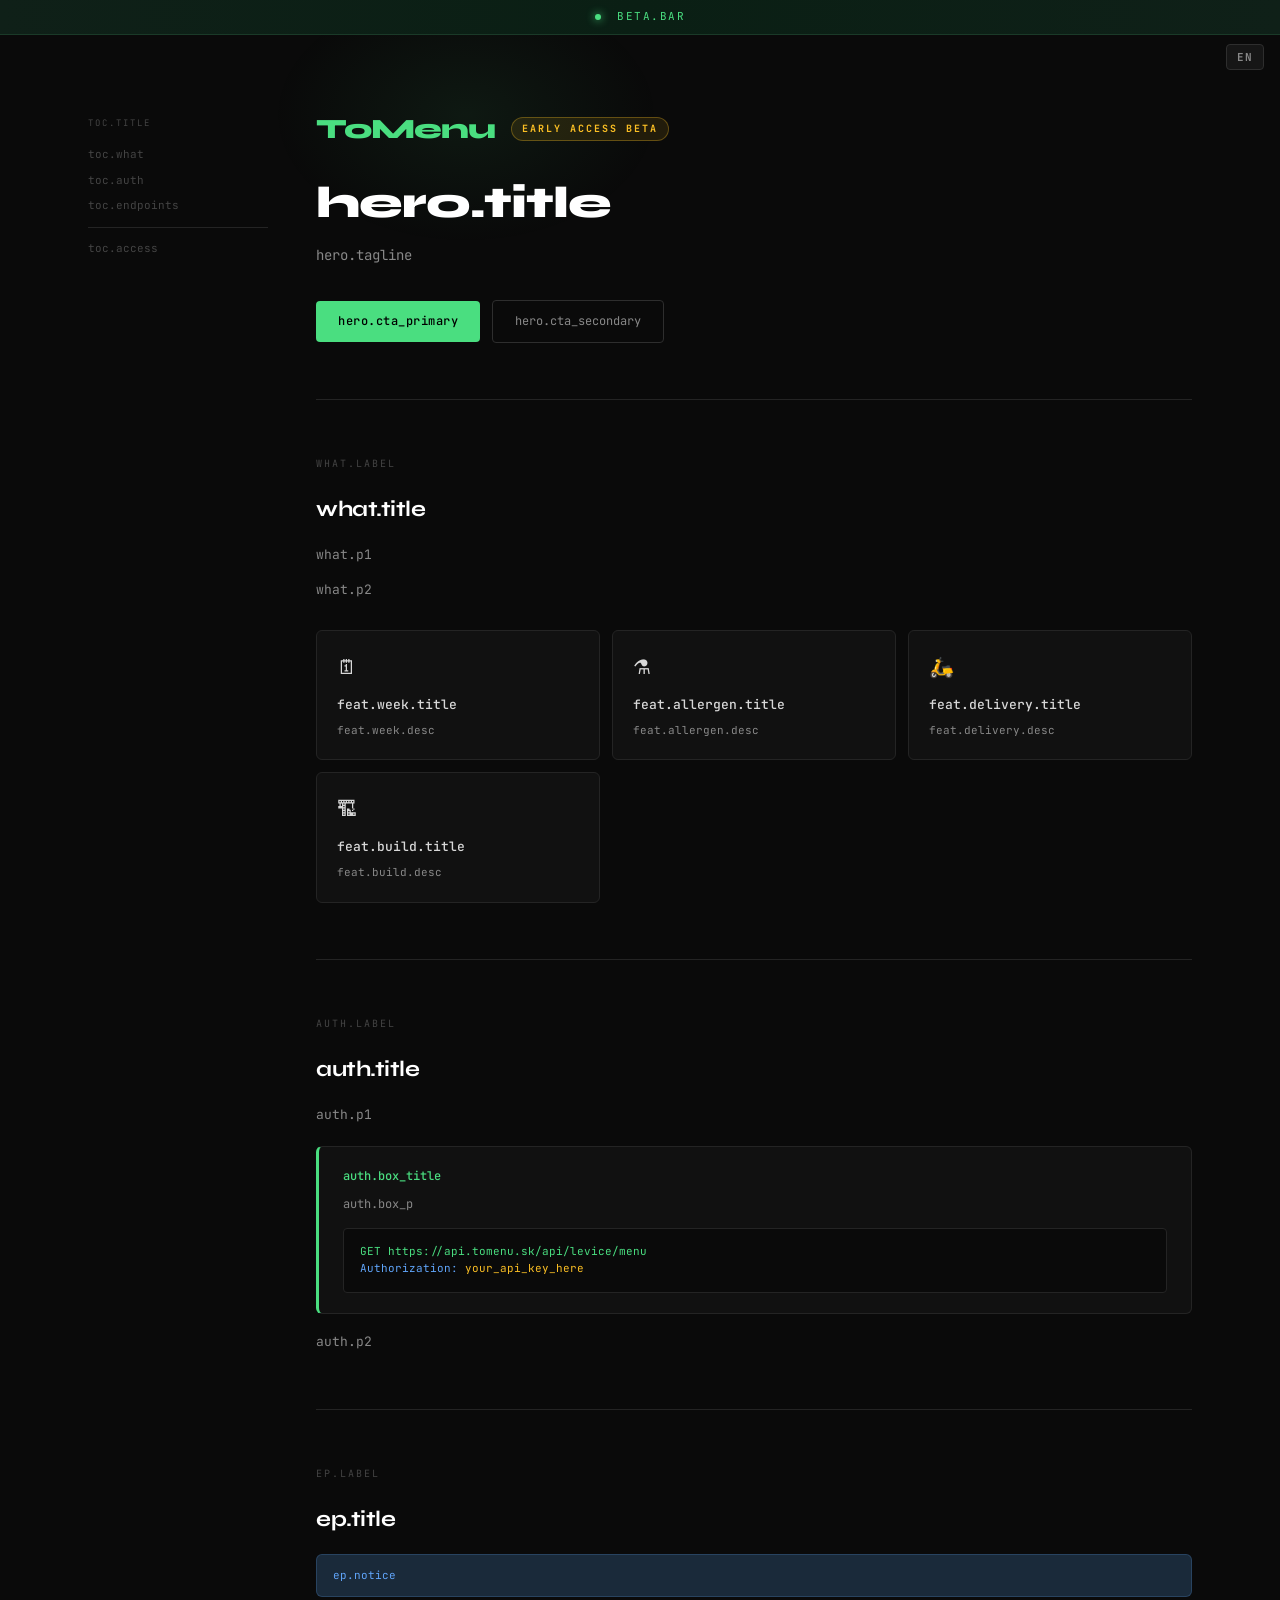
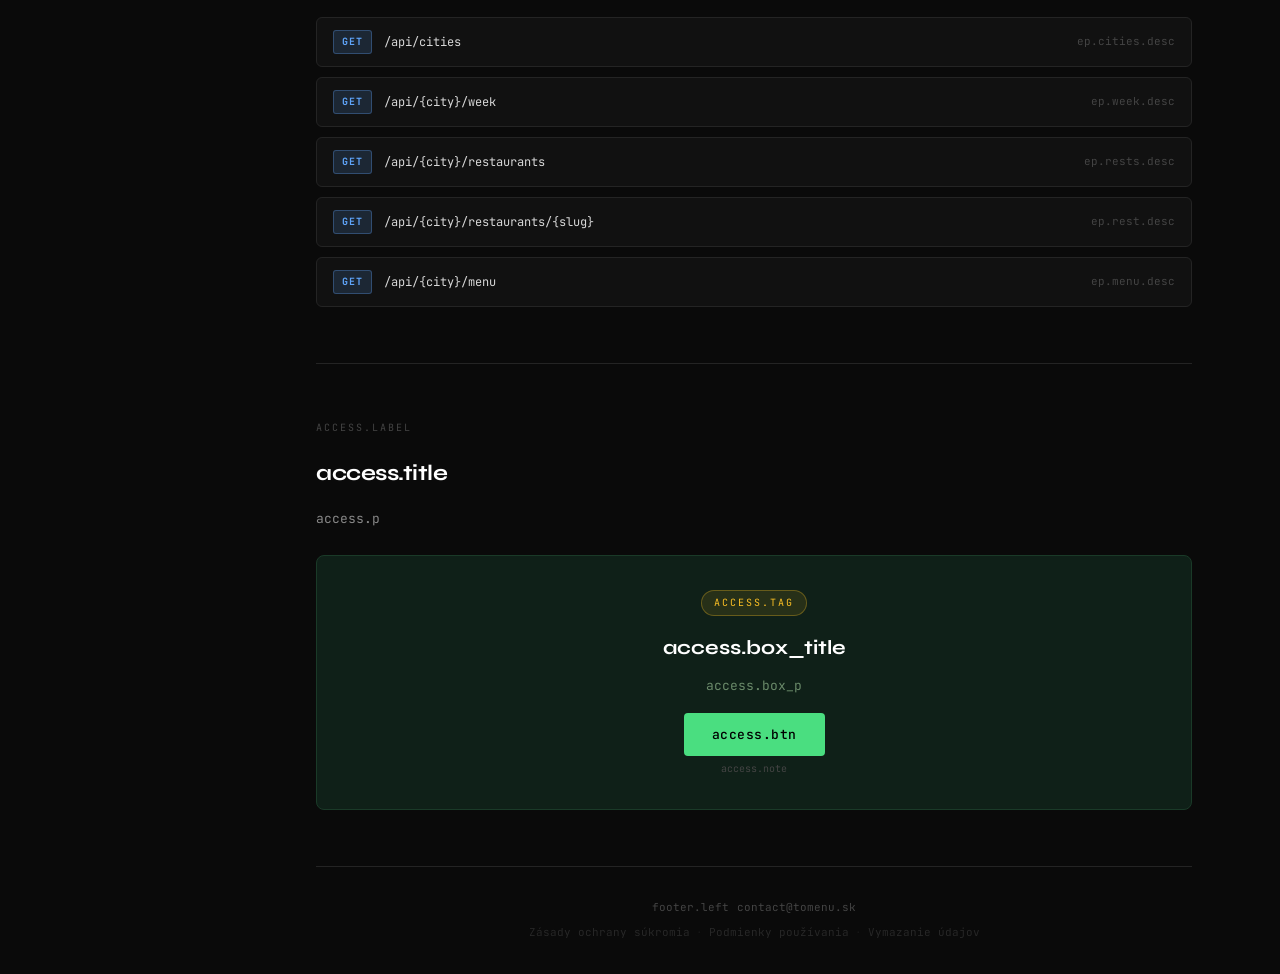
==== commit 30d8df87: "updated websites to actually have footers that point to legal documents (like every website should)" ====
--- a/api/index.html
+++ b/api/index.html
@@ -1,9 +1,25 @@
 <!DOCTYPE html>
-<html lang="en">
+<html lang="sk">
 <head>
 <meta charset="UTF-8">
 <meta name="viewport" content="width=device-width, initial-scale=1.0">
-<title>namenu+ API — Early Access</title>
+<title>ToMenu API — REST API pre obedové menu reštaurácií</title>
+<meta name="description" content="ToMenu REST API — získajte obedové menu slovenských reštaurácií ako štruktúrovaný JSON. Filtrovanie podľa mesta, dňa, alergénov, ceny a dovozu. Zadarmo počas bety.">
+<meta name="keywords" content="ToMenu API, REST API, obedové menu API, reštaurácie API, Slovensko, lunch menu JSON">
+<meta name="author" content="ToMenu">
+<meta name="robots" content="index, follow">
+<link rel="canonical" href="https://tomenu.sk/api">
+<meta property="og:type"        content="website">
+<meta property="og:url"         content="https://tomenu.sk/api">
+<meta property="og:title"       content="ToMenu API — REST API pre obedové menu reštaurácií">
+<meta property="og:description" content="Filtrovanie podľa mesta, dňa, alergénov, ceny a dovozu. Čistý JSON. Zadarmo počas bety.">
+<meta property="og:image"       content="https://tomenu.sk/og-image.png">
+<meta property="og:locale"      content="sk_SK">
+<meta property="og:site_name"   content="ToMenu">
+<meta name="twitter:card"        content="summary_large_image">
+<meta name="twitter:title"       content="ToMenu API — Obedové menu ako JSON">
+<meta name="twitter:description" content="REST API pre obedové menu slovenských reštaurácií. Zadarmo počas bety.">
+<meta name="twitter:image"       content="https://tomenu.sk/og-image.png">
 <link rel="icon" type="image/png" href="/favicon.png">
 <link rel="preconnect" href="https://fonts.googleapis.com">
 <link href="https://fonts.googleapis.com/css2?family=JetBrains+Mono:wght@300;400;500;700&family=Syne:wght@400;600;700;800&display=swap" rel="stylesheet">
@@ -13,7 +29,7 @@
 
 <div id="beta-bar">
   <span class="dot"></span>
-  <span data-i18n="beta.bar">namenu+ is currently in beta — endpoints and response shapes may change</span>
+  <span data-i18n="beta.bar">ToMenu is currently in beta — endpoints and response shapes may change</span>
 </div>
 
 <button id="lang-toggle" onclick="toggleLang()">EN</button>
@@ -21,7 +37,7 @@
 <div class="page-wrap">
   <aside class="toc">
     <div class="toc-title" data-i18n="toc.title">On this page</div>
-    <a href="#what"      data-i18n="toc.what">What is namenu+</a>
+    <a href="#what"      data-i18n="toc.what">What is ToMenu</a>
     <a href="#auth"      data-i18n="toc.auth">Authentication</a>
     <a href="#endpoints" data-i18n="toc.endpoints">Endpoints</a>
     <div class="toc-divider"></div>
@@ -33,11 +49,11 @@
 
       <header>
         <div class="logo-row">
-          <span class="logo-mark">namenu+</span>
+          <span class="logo-mark">ToMenu</span>
           <span class="beta-pill">Early Access Beta</span>
         </div>
         <h1 data-i18n="hero.title">Lunch menus,<br><span class="accent">structured &amp; accessible.</span></h1>
-        <p class="tagline" data-i18n="hero.tagline">namenu+ scrapes daily lunch menus from Slovak restaurants and exposes them via a clean REST API. Filter by city, day, allergens, price, delivery — and build things on top.</p>
+        <p class="tagline" data-i18n="hero.tagline">ToMenu scrapes daily lunch menus from Slovak restaurants and exposes them via a clean REST API. Filter by city, day, allergens, price, delivery — and build things on top.</p>
         <div class="cta-row">
           <a href="#access"    class="btn-primary" data-i18n="hero.cta_primary">↗ Get early access</a>
           <a href="#endpoints" class="btn-ghost"   data-i18n="hero.cta_secondary">View endpoints</a>
@@ -46,8 +62,8 @@
 
       <section id="what">
         <div class="section-label" data-i18n="what.label">overview</div>
-        <h2 data-i18n="what.title">What is namenu+?</h2>
-        <p data-i18n="what.p1">namenu+ aggregates daily lunch menus published on <a href="https://namenu.sk" style="color:var(--text2)">namenu.sk</a> and other sources into a structured, queryable API. Instead of manually checking restaurant websites, you get clean JSON with dish names, prices, allergens, nutritional info, and delivery availability.</p>
+        <h2 data-i18n="what.title">What is ToMenu?</h2>
+        <p data-i18n="what.p1">ToMenu aggregates daily lunch menus published on <a href="https://tomenu.sk" style="color:var(--text2)">tomenu.sk</a> and other sources into a structured, queryable API. Instead of manually checking restaurant websites, you get clean JSON with dish names, prices, allergens, nutritional info, and delivery availability.</p>
         <p data-i18n="what.p2">Currently covering <strong style="color:var(--text)">Levice, Slovakia</strong> with more cities being added as the project grows. The full week's menu is scraped every day — so you can query Monday's menu on a Wednesday.</p>
         <div class="feature-grid">
           <div class="feature-card">
@@ -80,7 +96,7 @@
         <div class="auth-box">
           <div class="auth-title" data-i18n="auth.box_title">Authorization header</div>
           <p data-i18n="auth.box_p">Include your key with every request:</p>
-          <div class="code-block">GET https://api.namenuplus.toomcis.eu/api/levice/menu
+          <div class="code-block">GET https://api.tomenu.sk/api/levice/menu
 <span class="key">Authorization:</span> <span class="val">your_api_key_here</span></div>
         </div>
         <p style="margin-top:16px" data-i18n="auth.p2">Keys are personal and linked to your email. Don't share them. See the <a href="#access" style="color:var(--green)">Access section</a> below to request one.</p>
@@ -89,8 +105,7 @@
       <section id="endpoints">
         <div class="section-label" data-i18n="ep.label">reference</div>
         <h2 data-i18n="ep.title">API Endpoints</h2>
-        <div class="notice" data-i18n="ep.notice">⚠ Base URL: <strong>https://api.namenuplus.toomcis.eu</strong> — not yet publicly hosted. Keys are issued now so you're ready when the server goes live.</div>
-
+        <div class="notice" data-i18n="ep.notice">⚠ Base URL: <strong>https://api.tomenu.sk</strong></div>
         <div class="endpoint-list">
 
           <div class="endpoint">
@@ -125,8 +140,7 @@
 [
   { <span class="key">"date"</span>: <span class="str">"2026-03-09"</span>, <span class="key">"has_data"</span>: <span class="val">true</span>,  <span class="key">"item_count"</span>: <span class="val">182</span> },
   { <span class="key">"date"</span>: <span class="str">"2026-03-10"</span>, <span class="key">"has_data"</span>: <span class="val">true</span>,  <span class="key">"item_count"</span>: <span class="val">176</span> },
-  { <span class="key">"date"</span>: <span class="str">"2026-03-11"</span>, <span class="key">"has_data"</span>: <span class="val">false</span>, <span class="key">"item_count"</span>: <span class="val">0</span>   },
-  ...
+  { <span class="key">"date"</span>: <span class="str">"2026-03-11"</span>, <span class="key">"has_data"</span>: <span class="val">false</span>, <span class="key">"item_count"</span>: <span class="val">0</span>   }
 ]</div>
             </div>
           </div>
@@ -164,21 +178,6 @@
                   <tr><td class="param-name">date</td><td class="param-type">query</td><td class="param-desc" data-i18n="param.date">YYYY-MM-DD, defaults to today</td><td class="param-opt" data-i18n="param.optional">optional</td></tr>
                 </tbody>
               </table>
-              <div class="code-block"><span class="dim">// GET /api/levice/restaurants/restauracia-moja</span>
-{
-  <span class="key">"name"</span>: <span class="str">"Reštaurácia Moja"</span>,
-  <span class="key">"delivery"</span>: <span class="val">true</span>,
-  <span class="key">"address"</span>: <span class="str">"Ul. Sv. Michala 12, Levice"</span>,
-  <span class="key">"menu"</span>: [
-    {
-      <span class="key">"type"</span>: <span class="str">"soup"</span>,
-      <span class="key">"name"</span>: <span class="str">"Paradajková polievka"</span>,
-      <span class="key">"price_eur"</span>: <span class="val">1.40</span>,
-      <span class="key">"allergens"</span>: [<span class="val">1</span>, <span class="val">7</span>],
-      <span class="key">"nutrition"</span>: { <span class="key">"kcal"</span>: <span class="val">180</span>, <span class="key">"protein_g"</span>: <span class="val">4</span> }
-    }
-  ]
-}</div>
             </div>
           </div>
 
@@ -202,13 +201,6 @@
                   <tr><td class="param-name">offset</td><td class="param-type">query</td><td class="param-desc" data-i18n="param.offset">Pagination offset</td><td class="param-opt" data-i18n="param.optional">optional</td></tr>
                 </tbody>
               </table>
-              <div class="code-block"><span class="dim">// GET /api/levice/menu?type=soup&max_price=2.00&exclude_allergens=7</span>
-{
-  <span class="key">"date"</span>: <span class="str">"2026-03-05"</span>,
-  <span class="key">"count"</span>: <span class="val">14</span>,
-  <span class="key">"offset"</span>: <span class="val">0</span>,
-  <span class="key">"results"</span>: [ <span class="dim">...</span> ]
-}</div>
             </div>
           </div>
 
@@ -218,19 +210,28 @@
       <section id="access">
         <div class="section-label" data-i18n="access.label">access</div>
         <h2 data-i18n="access.title">Get API Access</h2>
-        <p data-i18n="access.p">namenu+ is currently in <strong style="color:var(--amber)">early access beta</strong>. Keys are issued manually — send a request email and you'll get a key linked to your address within a day or two.</p>
+        <p data-i18n="access.p">ToMenu is currently in <strong style="color:var(--amber)">early access beta</strong>. Keys are issued manually — send a request email and you'll get a key linked to your address within a day or two.</p>
         <div class="access-box">
           <div class="early-tag" data-i18n="access.tag">✦ Early Access</div>
           <h3 data-i18n="access.box_title">Request your API key</h3>
           <p data-i18n="access.box_p">Tell us what you're building. Keys are free during beta. One key per developer.</p>
           <a id="access-btn" href="#" class="btn-primary" onclick="openMailto(event)" data-i18n="access.btn">✉ Request early access</a>
-          <div class="access-note" data-i18n="access.note">Sends a pre-filled email to contact@toomcis.eu — just hit send.</div>
+          <div class="access-note" data-i18n="access.note">Sends a pre-filled email to contact@tomenu.sk — just hit send.</div>
         </div>
       </section>
 
       <footer>
-        <span data-i18n="footer.left">namenu+ beta · <a href="https://github.com/toomcis/namenuPlus">github</a> · made in Levice 🇸🇰</span>
-        <span><a href="mailto:contact@toomcis.eu">contact@toomcis.eu</a></span>
+        <div class="footer-main">
+          <span data-i18n="footer.left">ToMenu beta · <a href="https://github.com/toomcis/ToMenu-backend">github</a> · made in Levice 🇸🇰</span>
+          <span><a href="mailto:contact@tomenu.sk">contact@tomenu.sk</a></span>
+        </div>
+        <div class="footer-legal">
+          <a href="/privacy">Zásady ochrany súkromia</a>
+          <span class="sep">·</span>
+          <a href="/tos">Podmienky používania</a>
+          <span class="sep">·</span>
+          <a href="/deletion">Vymazanie údajov</a>
+        </div>
       </footer>
 
     </div>
--- a/api/style.css
+++ b/api/style.css
@@ -121,6 +121,14 @@
     line-height: 1.7;
     margin-bottom: 32px;
   }
+  /* ── Legal footer links — append to style.css ── */
+  footer { display: flex; flex-direction: column; gap: 10px; }
+  .footer-main { display: flex; justify-content: space-between; flex-wrap: wrap; gap: 8px; }
+  .footer-legal { display: flex; gap: 6px; flex-wrap: wrap; font-size: 11px; opacity: 0.5; }
+  .footer-legal a { color: inherit; text-decoration: none; }
+  .footer-legal a:hover { opacity: 1; text-decoration: underline; }
+  .footer-legal .sep { opacity: 0.4; }
+
   .cta-row { display: flex; gap: 12px; flex-wrap: wrap; align-items: center; }
   .btn-primary {
     font-family: var(--mono);
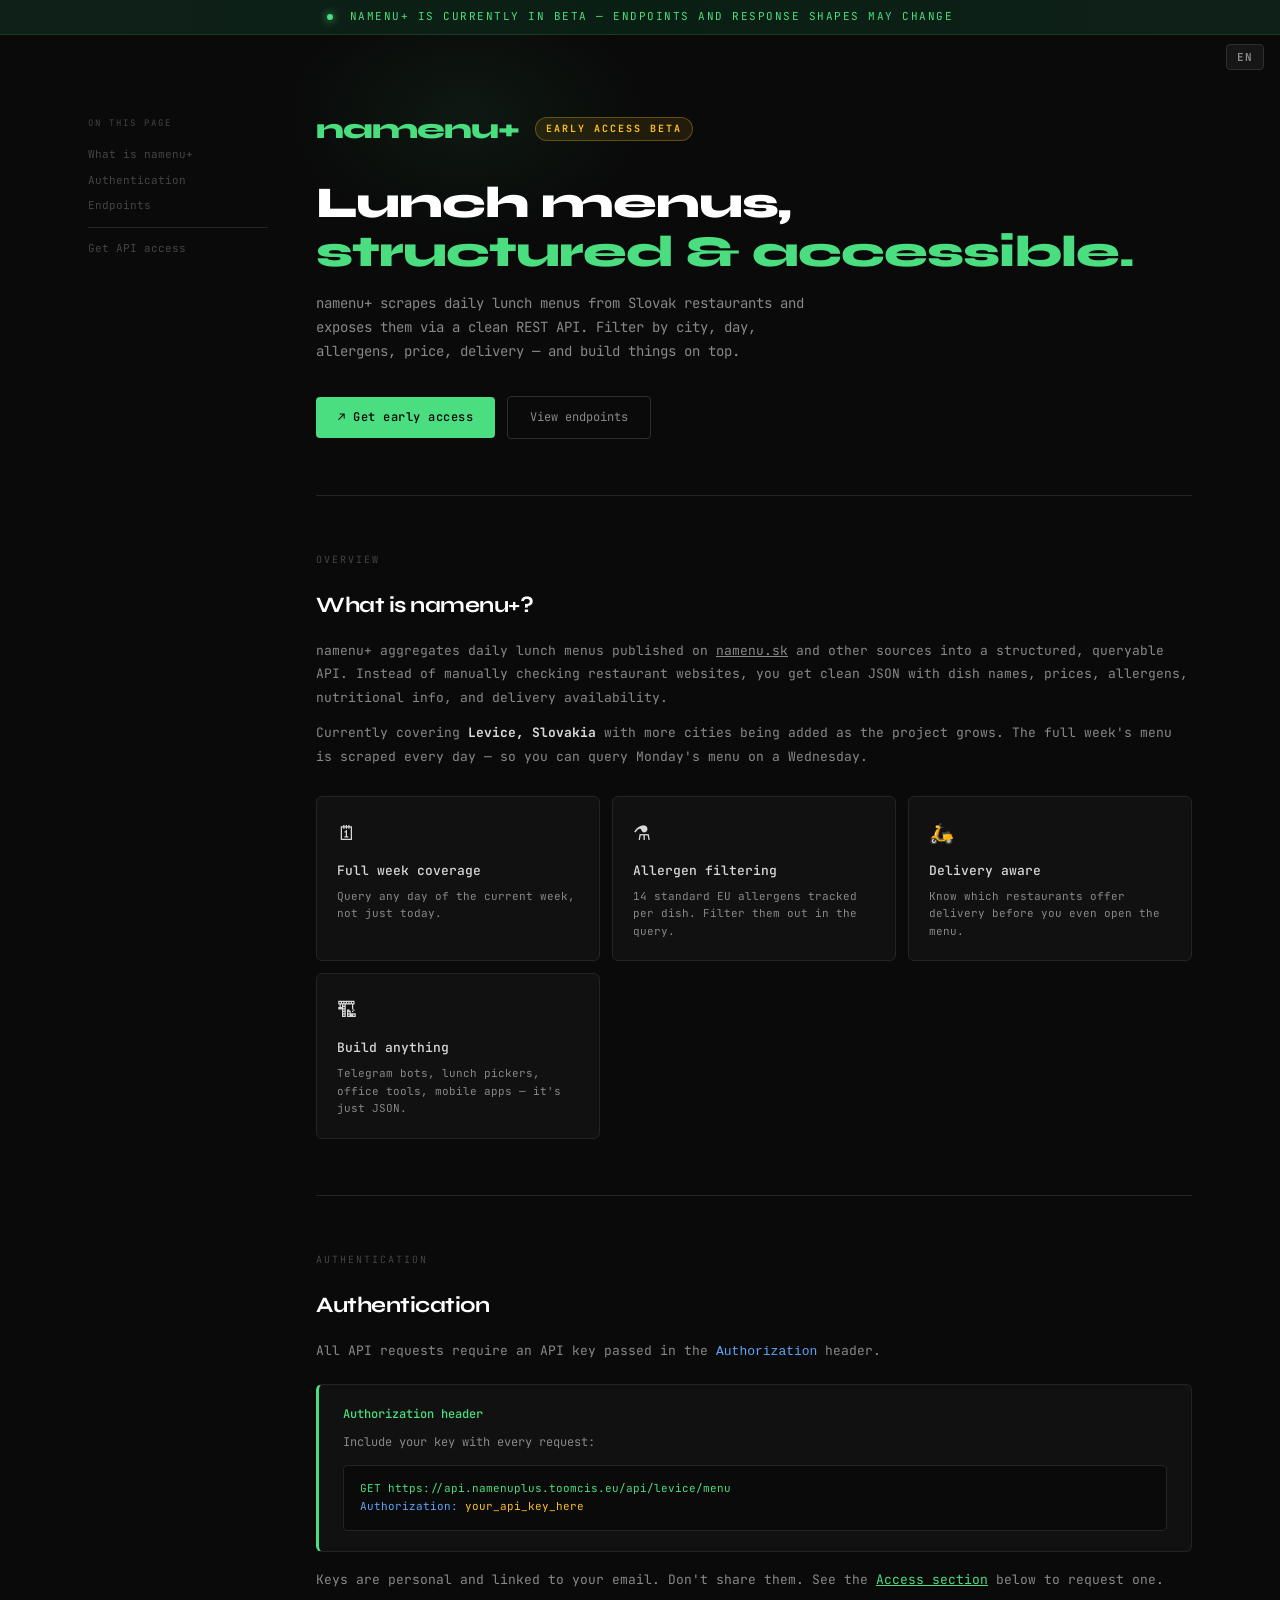
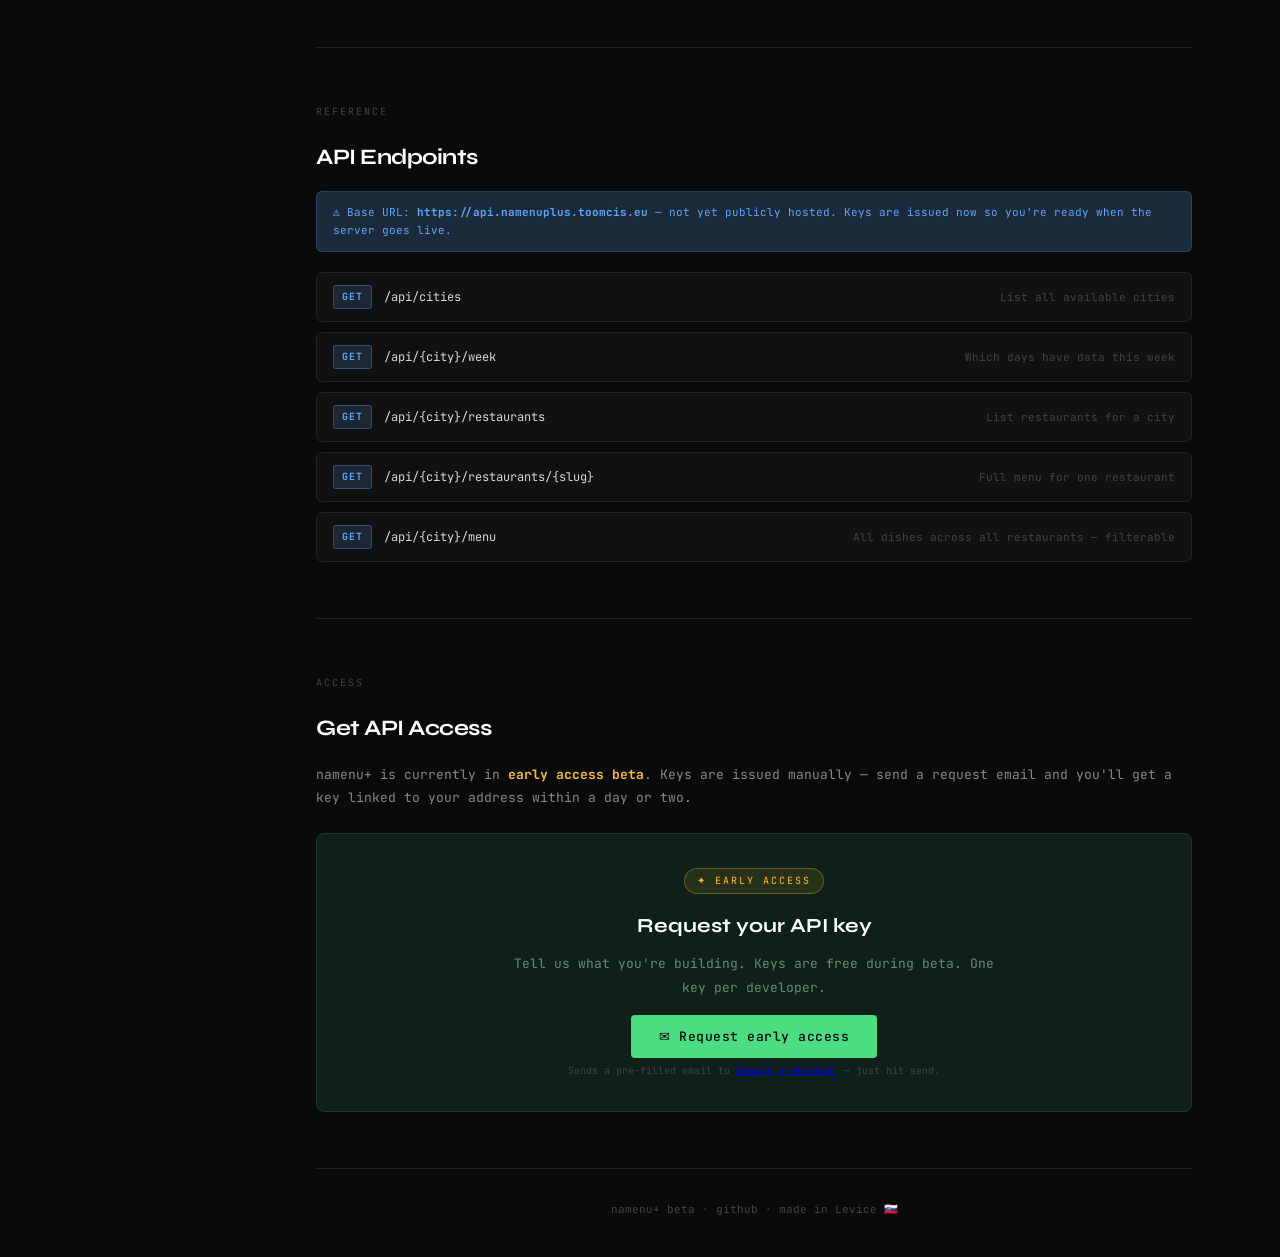
==== commit ec8490ad: "pushed some QOL changes for google to be more googly" ====
--- a/api/index.html
+++ b/api/index.html
@@ -1,25 +1,12 @@
 <!DOCTYPE html>
-<html lang="sk">
+<html lang="en">
 <head>
 <meta charset="UTF-8">
 <meta name="viewport" content="width=device-width, initial-scale=1.0">
-<title>ToMenu API — REST API pre obedové menu reštaurácií</title>
-<meta name="description" content="ToMenu REST API — získajte obedové menu slovenských reštaurácií ako štruktúrovaný JSON. Filtrovanie podľa mesta, dňa, alergénov, ceny a dovozu. Zadarmo počas bety.">
-<meta name="keywords" content="ToMenu API, REST API, obedové menu API, reštaurácie API, Slovensko, lunch menu JSON">
-<meta name="author" content="ToMenu">
+<title>ToMenu API — Dokumentácia pre vývojárov</title>
+<meta name="description" content="Oficiálna API dokumentácia ToMenu. REST API pre prístup k obedovým menu reštaurácií na Slovensku.">
 <meta name="robots" content="index, follow">
 <link rel="canonical" href="https://tomenu.sk/api">
-<meta property="og:type"        content="website">
-<meta property="og:url"         content="https://tomenu.sk/api">
-<meta property="og:title"       content="ToMenu API — REST API pre obedové menu reštaurácií">
-<meta property="og:description" content="Filtrovanie podľa mesta, dňa, alergénov, ceny a dovozu. Čistý JSON. Zadarmo počas bety.">
-<meta property="og:image"       content="https://tomenu.sk/og-image.png">
-<meta property="og:locale"      content="sk_SK">
-<meta property="og:site_name"   content="ToMenu">
-<meta name="twitter:card"        content="summary_large_image">
-<meta name="twitter:title"       content="ToMenu API — Obedové menu ako JSON">
-<meta name="twitter:description" content="REST API pre obedové menu slovenských reštaurácií. Zadarmo počas bety.">
-<meta name="twitter:image"       content="https://tomenu.sk/og-image.png">
 <link rel="icon" type="image/png" href="/favicon.png">
 <link rel="preconnect" href="https://fonts.googleapis.com">
 <link href="https://fonts.googleapis.com/css2?family=JetBrains+Mono:wght@300;400;500;700&family=Syne:wght@400;600;700;800&display=swap" rel="stylesheet">
@@ -29,7 +16,7 @@
 
 <div id="beta-bar">
   <span class="dot"></span>
-  <span data-i18n="beta.bar">ToMenu is currently in beta — endpoints and response shapes may change</span>
+  <span data-i18n="beta.bar">namenu+ is currently in beta — endpoints and response shapes may change</span>
 </div>
 
 <button id="lang-toggle" onclick="toggleLang()">EN</button>
@@ -37,7 +24,7 @@
 <div class="page-wrap">
   <aside class="toc">
     <div class="toc-title" data-i18n="toc.title">On this page</div>
-    <a href="#what"      data-i18n="toc.what">What is ToMenu</a>
+    <a href="#what"      data-i18n="toc.what">What is namenu+</a>
     <a href="#auth"      data-i18n="toc.auth">Authentication</a>
     <a href="#endpoints" data-i18n="toc.endpoints">Endpoints</a>
     <div class="toc-divider"></div>
@@ -49,11 +36,11 @@
 
       <header>
         <div class="logo-row">
-          <span class="logo-mark">ToMenu</span>
+          <span class="logo-mark">namenu+</span>
           <span class="beta-pill">Early Access Beta</span>
         </div>
         <h1 data-i18n="hero.title">Lunch menus,<br><span class="accent">structured &amp; accessible.</span></h1>
-        <p class="tagline" data-i18n="hero.tagline">ToMenu scrapes daily lunch menus from Slovak restaurants and exposes them via a clean REST API. Filter by city, day, allergens, price, delivery — and build things on top.</p>
+        <p class="tagline" data-i18n="hero.tagline">namenu+ scrapes daily lunch menus from Slovak restaurants and exposes them via a clean REST API. Filter by city, day, allergens, price, delivery — and build things on top.</p>
         <div class="cta-row">
           <a href="#access"    class="btn-primary" data-i18n="hero.cta_primary">↗ Get early access</a>
           <a href="#endpoints" class="btn-ghost"   data-i18n="hero.cta_secondary">View endpoints</a>
@@ -62,8 +49,8 @@
 
       <section id="what">
         <div class="section-label" data-i18n="what.label">overview</div>
-        <h2 data-i18n="what.title">What is ToMenu?</h2>
-        <p data-i18n="what.p1">ToMenu aggregates daily lunch menus published on <a href="https://tomenu.sk" style="color:var(--text2)">tomenu.sk</a> and other sources into a structured, queryable API. Instead of manually checking restaurant websites, you get clean JSON with dish names, prices, allergens, nutritional info, and delivery availability.</p>
+        <h2 data-i18n="what.title">What is namenu+?</h2>
+        <p data-i18n="what.p1">namenu+ aggregates daily lunch menus published on <a href="https://namenu.sk" style="color:var(--text2)">namenu.sk</a> and other sources into a structured, queryable API. Instead of manually checking restaurant websites, you get clean JSON with dish names, prices, allergens, nutritional info, and delivery availability.</p>
         <p data-i18n="what.p2">Currently covering <strong style="color:var(--text)">Levice, Slovakia</strong> with more cities being added as the project grows. The full week's menu is scraped every day — so you can query Monday's menu on a Wednesday.</p>
         <div class="feature-grid">
           <div class="feature-card">
@@ -96,7 +83,7 @@
         <div class="auth-box">
           <div class="auth-title" data-i18n="auth.box_title">Authorization header</div>
           <p data-i18n="auth.box_p">Include your key with every request:</p>
-          <div class="code-block">GET https://api.tomenu.sk/api/levice/menu
+          <div class="code-block">GET https://api.namenuplus.toomcis.eu/api/levice/menu
 <span class="key">Authorization:</span> <span class="val">your_api_key_here</span></div>
         </div>
         <p style="margin-top:16px" data-i18n="auth.p2">Keys are personal and linked to your email. Don't share them. See the <a href="#access" style="color:var(--green)">Access section</a> below to request one.</p>
@@ -105,7 +92,8 @@
       <section id="endpoints">
         <div class="section-label" data-i18n="ep.label">reference</div>
         <h2 data-i18n="ep.title">API Endpoints</h2>
-        <div class="notice" data-i18n="ep.notice">⚠ Base URL: <strong>https://api.tomenu.sk</strong></div>
+        <div class="notice" data-i18n="ep.notice">⚠ Base URL: <strong>https://api.namenuplus.toomcis.eu</strong> — not yet publicly hosted. Keys are issued now so you're ready when the server goes live.</div>
+
         <div class="endpoint-list">
 
           <div class="endpoint">
@@ -140,7 +128,8 @@
 [
   { <span class="key">"date"</span>: <span class="str">"2026-03-09"</span>, <span class="key">"has_data"</span>: <span class="val">true</span>,  <span class="key">"item_count"</span>: <span class="val">182</span> },
   { <span class="key">"date"</span>: <span class="str">"2026-03-10"</span>, <span class="key">"has_data"</span>: <span class="val">true</span>,  <span class="key">"item_count"</span>: <span class="val">176</span> },
-  { <span class="key">"date"</span>: <span class="str">"2026-03-11"</span>, <span class="key">"has_data"</span>: <span class="val">false</span>, <span class="key">"item_count"</span>: <span class="val">0</span>   }
+  { <span class="key">"date"</span>: <span class="str">"2026-03-11"</span>, <span class="key">"has_data"</span>: <span class="val">false</span>, <span class="key">"item_count"</span>: <span class="val">0</span>   },
+  ...
 ]</div>
             </div>
           </div>
@@ -178,6 +167,21 @@
                   <tr><td class="param-name">date</td><td class="param-type">query</td><td class="param-desc" data-i18n="param.date">YYYY-MM-DD, defaults to today</td><td class="param-opt" data-i18n="param.optional">optional</td></tr>
                 </tbody>
               </table>
+              <div class="code-block"><span class="dim">// GET /api/levice/restaurants/restauracia-moja</span>
+{
+  <span class="key">"name"</span>: <span class="str">"Reštaurácia Moja"</span>,
+  <span class="key">"delivery"</span>: <span class="val">true</span>,
+  <span class="key">"address"</span>: <span class="str">"Ul. Sv. Michala 12, Levice"</span>,
+  <span class="key">"menu"</span>: [
+    {
+      <span class="key">"type"</span>: <span class="str">"soup"</span>,
+      <span class="key">"name"</span>: <span class="str">"Paradajková polievka"</span>,
+      <span class="key">"price_eur"</span>: <span class="val">1.40</span>,
+      <span class="key">"allergens"</span>: [<span class="val">1</span>, <span class="val">7</span>],
+      <span class="key">"nutrition"</span>: { <span class="key">"kcal"</span>: <span class="val">180</span>, <span class="key">"protein_g"</span>: <span class="val">4</span> }
+    }
+  ]
+}</div>
             </div>
           </div>
 
@@ -201,6 +205,13 @@
                   <tr><td class="param-name">offset</td><td class="param-type">query</td><td class="param-desc" data-i18n="param.offset">Pagination offset</td><td class="param-opt" data-i18n="param.optional">optional</td></tr>
                 </tbody>
               </table>
+              <div class="code-block"><span class="dim">// GET /api/levice/menu?type=soup&max_price=2.00&exclude_allergens=7</span>
+{
+  <span class="key">"date"</span>: <span class="str">"2026-03-05"</span>,
+  <span class="key">"count"</span>: <span class="val">14</span>,
+  <span class="key">"offset"</span>: <span class="val">0</span>,
+  <span class="key">"results"</span>: [ <span class="dim">...</span> ]
+}</div>
             </div>
           </div>
 
@@ -210,34 +221,16 @@
       <section id="access">
         <div class="section-label" data-i18n="access.label">access</div>
         <h2 data-i18n="access.title">Get API Access</h2>
-        <p data-i18n="access.p">ToMenu is currently in <strong style="color:var(--amber)">early access beta</strong>. Keys are issued manually — send a request email and you'll get a key linked to your address within a day or two.</p>
+        <p data-i18n="access.p">namenu+ is currently in <strong style="color:var(--amber)">early access beta</strong>. Keys are issued manually — send a request email and you'll get a key linked to your address within a day or two.</p>
         <div class="access-box">
           <div class="early-tag" data-i18n="access.tag">✦ Early Access</div>
           <h3 data-i18n="access.box_title">Request your API key</h3>
           <p data-i18n="access.box_p">Tell us what you're building. Keys are free during beta. One key per developer.</p>
           <a id="access-btn" href="#" class="btn-primary" onclick="openMailto(event)" data-i18n="access.btn">✉ Request early access</a>
-          <div class="access-note" data-i18n="access.note">Sends a pre-filled email to contact@tomenu.sk — just hit send.</div>
+          <div class="access-note" data-i18n="access.note">Sends a pre-filled email to <a href="/cdn-cgi/l/email-protection" class="__cf_email__" data-cfemail="e98a86879d888a9da99d8686848a809ac78c9c">[email&#160;protected]</a> — just hit send.</div>
         </div>
       </section>
 
       <footer>
-        <div class="footer-main">
-          <span data-i18n="footer.left">ToMenu beta · <a href="https://github.com/toomcis/ToMenu-backend">github</a> · made in Levice 🇸🇰</span>
-          <span><a href="mailto:contact@tomenu.sk">contact@tomenu.sk</a></span>
-        </div>
-        <div class="footer-legal">
-          <a href="/privacy">Zásady ochrany súkromia</a>
-          <span class="sep">·</span>
-          <a href="/tos">Podmienky používania</a>
-          <span class="sep">·</span>
-          <a href="/deletion">Vymazanie údajov</a>
-        </div>
-      </footer>
-
-    </div>
-  </div>
-</div>
-
-<script src="script.js"></script>
-</body>
-</html>+        <span data-i18n="footer.left">namenu+ beta · <a href="https://github.com/toomcis/namenuPlus">github</a> · made in Levice 🇸🇰</span>
+        <span><a href="/cdn-cgi/l/email-protection#402
